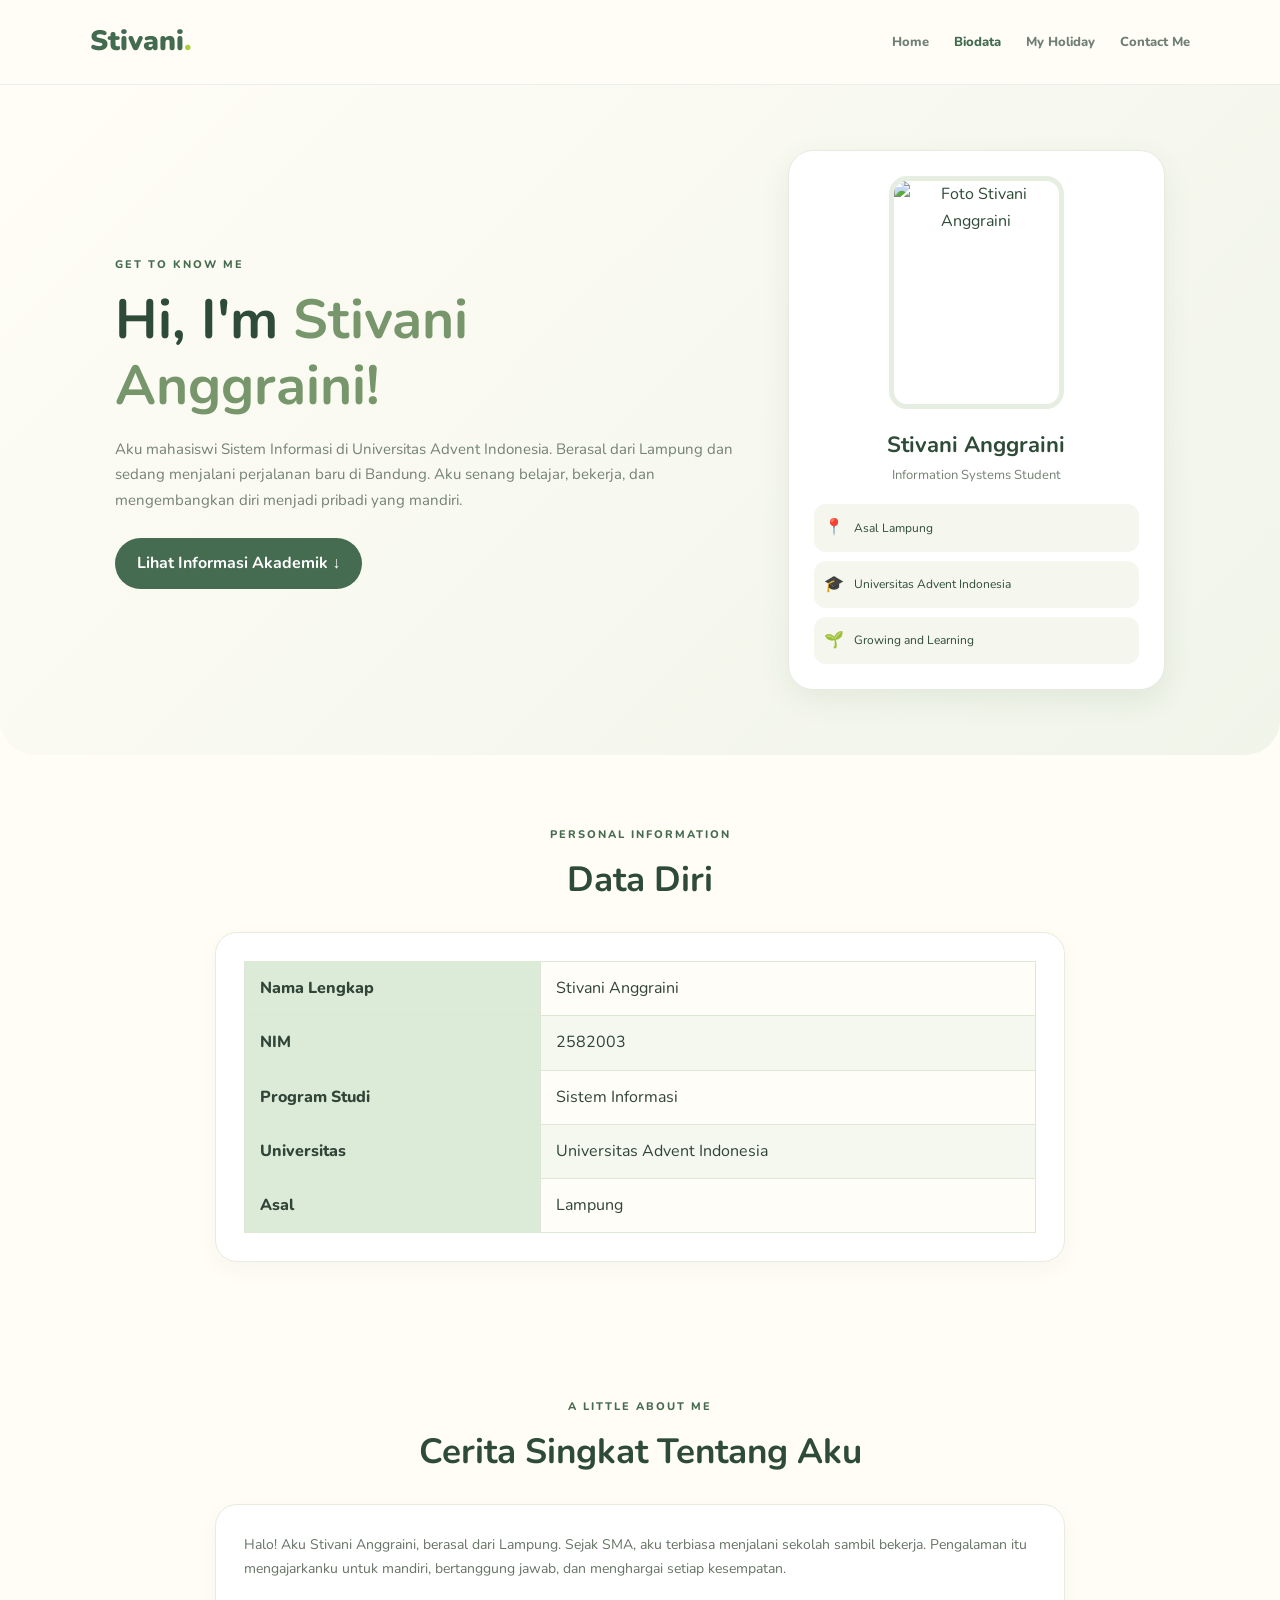
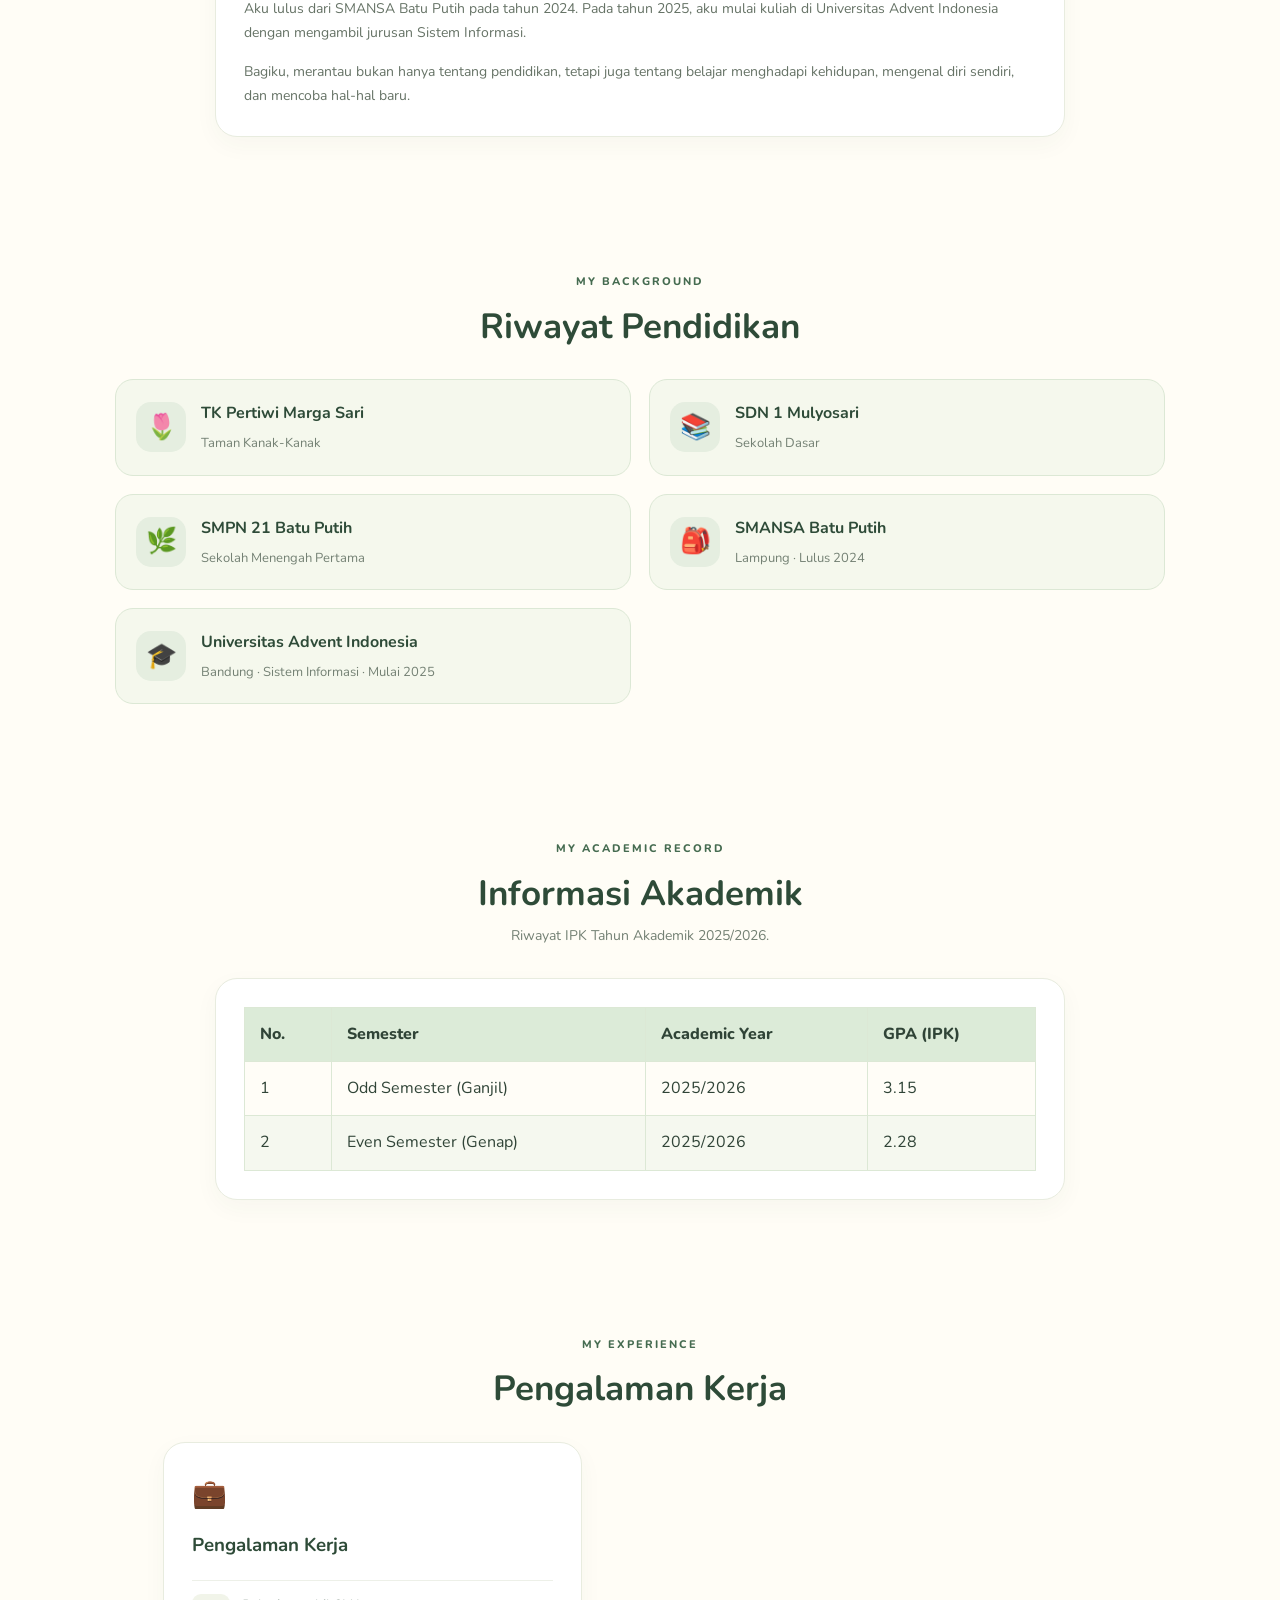
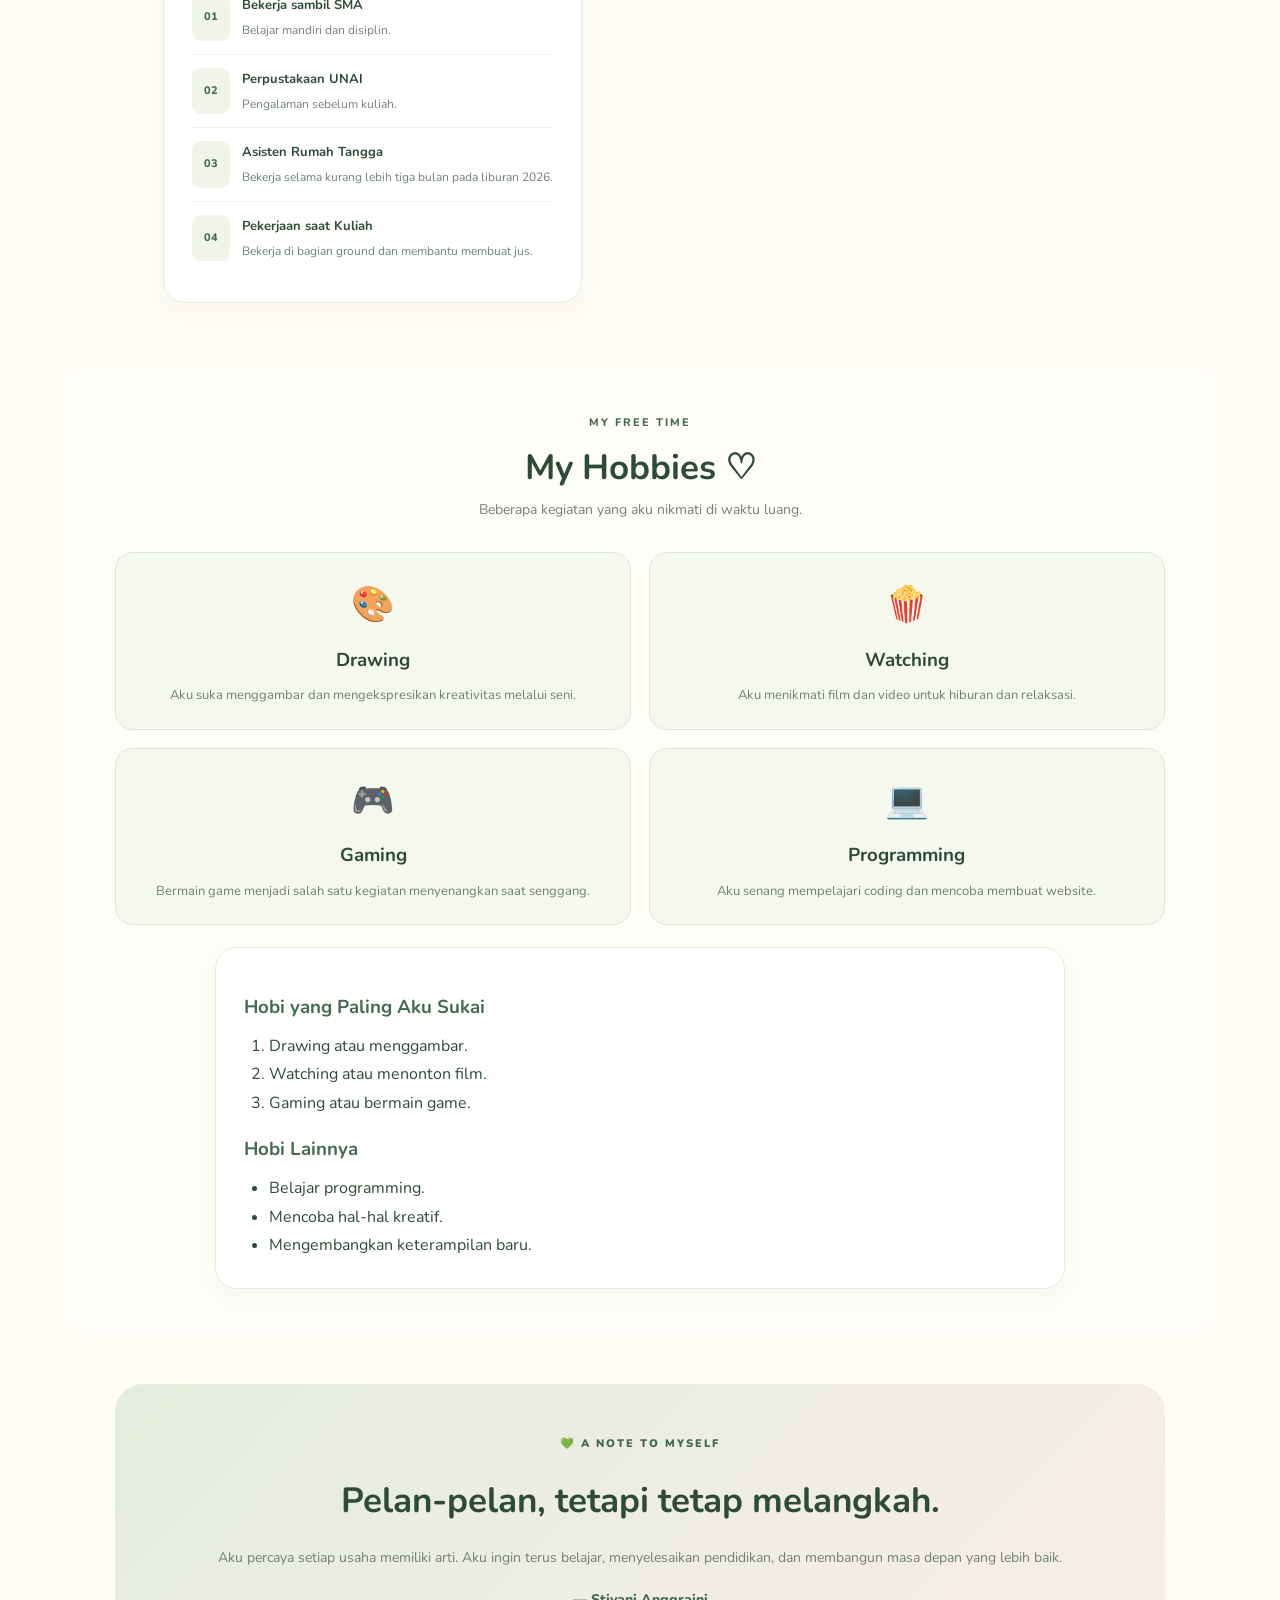
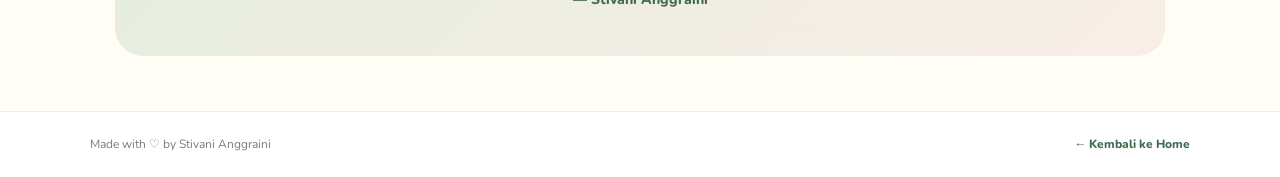
==== biodata.html @ 2654f356 "Add files via upload" ====
<!DOCTYPE html>
<html lang="id">
<head>
    <meta charset="UTF-8">
    <meta name="viewport" content="width=device-width, initial-scale=1.0">
    <title>Biodata | Stivani Anggraini</title>
    <link rel="stylesheet" href="style.css">
</head>

<body class="biodata-page">

    <header class="bio-header">
        <a href="index.html" class="bio-logo">Stivani<span>.</span></a>

        <nav class="bio-nav">
            <a href="index.html">Home</a>
            <a href="biodata.html" class="active">Biodata</a>
            <a href="myholiday.html">My Holiday</a>
            <a href="contact.html">Contact Me</a>
        </nav>
    </header>

    <main>

        <!-- PROFIL -->
        <section class="bio-hero">
            <div class="bio-intro">
                <span class="bio-label">GET TO KNOW ME</span>
                <h1>Hi, I'm <span>Stivani Anggraini!</span></h1>

                <p>
                    Aku mahasiswi Sistem Informasi di Universitas
                    Advent Indonesia. Berasal dari Lampung dan
                    sedang menjalani perjalanan baru di Bandung.
                    Aku senang belajar, bekerja, dan mengembangkan
                    diri menjadi pribadi yang mandiri.
                </p>

                <a href="#academic" class="bio-button">
                    Lihat Informasi Akademik ↓
                </a>
            </div>

            <div class="bio-profile-card">
                <div class="bio-photo-frame">
                    <img
                        src="images/holiday7.jpeg"
                        alt="Foto Stivani Anggraini"
                        class="bio-photo"
                    >
                </div>

                <h2>Stivani Anggraini</h2>
                <p class="bio-role">Information Systems Student</p>

                <div class="bio-mini-info">
                    <div>
                        <span>📍</span>
                        <p>Asal Lampung</p>
                    </div>
                    <div>
                        <span>🎓</span>
                        <p>Universitas Advent Indonesia</p>
                    </div>
                    <div>
                        <span>🌱</span>
                        <p>Growing and Learning</p>
                    </div>
                </div>
            </div>
        </section>

        <!-- TABEL DATA DIRI -->
        <section class="bio-section">
            <div class="bio-section-heading">
                <span class="bio-label">PERSONAL INFORMATION</span>
                <h2>Data Diri</h2>
            </div>

            <div class="bio-about-card academic-table-wrapper">
                <table class="academic-table">
                    <tbody>
                        <tr>
                            <th>Nama Lengkap</th>
                            <td>Stivani Anggraini</td>
                        </tr>
                        <tr>
                            <th>NIM</th>
                            <td>2582003</td>
                        </tr>
                        <tr>
                            <th>Program Studi</th>
                            <td>Sistem Informasi</td>
                        </tr>
                        <tr>
                            <th>Universitas</th>
                            <td>Universitas Advent Indonesia</td>
                        </tr>
                        <tr>
                            <th>Asal</th>
                            <td>Lampung</td>
                        </tr>
                    </tbody>
                </table>
            </div>
        </section>

        <!-- TENTANG SAYA -->
        <section class="bio-section">
            <div class="bio-section-heading">
                <span class="bio-label">A LITTLE ABOUT ME</span>
                <h2>Cerita Singkat Tentang Aku</h2>
            </div>

            <div class="bio-about-card">
                <p>
                    Halo! Aku Stivani Anggraini, berasal dari Lampung.
                    Sejak SMA, aku terbiasa menjalani sekolah sambil
                    bekerja. Pengalaman itu mengajarkanku untuk
                    mandiri, bertanggung jawab, dan menghargai
                    setiap kesempatan.
                </p>

                <p>
                    Aku lulus dari SMANSA Batu Putih pada tahun 2024.
                    Pada tahun 2025, aku mulai kuliah di Universitas
                    Advent Indonesia dengan mengambil jurusan
                    Sistem Informasi.
                </p>

                <p>
                    Bagiku, merantau bukan hanya tentang pendidikan,
                    tetapi juga tentang belajar menghadapi kehidupan,
                    mengenal diri sendiri, dan mencoba hal-hal baru.
                </p>
            </div>
        </section>

        <!-- RIWAYAT PENDIDIKAN -->
        <section class="bio-section">
            <div class="bio-section-heading">
                <span class="bio-label">MY BACKGROUND</span>
                <h2>Riwayat Pendidikan</h2>
            </div>

            <div class="bio-education-list">
                <article class="bio-education-card">
                    <div class="bio-education-icon">🌷</div>
                    <div>
                        <h3>TK Pertiwi Marga Sari</h3>
                        <p>Taman Kanak-Kanak</p>
                    </div>
                </article>

                <article class="bio-education-card">
                    <div class="bio-education-icon">📚</div>
                    <div>
                        <h3>SDN 1 Mulyosari</h3>
                        <p>Sekolah Dasar</p>
                    </div>
                </article>

                <article class="bio-education-card">
                    <div class="bio-education-icon">🌿</div>
                    <div>
                        <h3>SMPN 21 Batu Putih</h3>
                        <p>Sekolah Menengah Pertama</p>
                    </div>
                </article>

                <article class="bio-education-card">
                    <div class="bio-education-icon">🎒</div>
                    <div>
                        <h3>SMANSA Batu Putih</h3>
                        <p>Lampung · Lulus 2024</p>
                    </div>
                </article>

                <article class="bio-education-card">
                    <div class="bio-education-icon">🎓</div>
                    <div>
                        <h3>Universitas Advent Indonesia</h3>
                        <p>Bandung · Sistem Informasi · Mulai 2025</p>
                    </div>
                </article>
            </div>
        </section>

        <!-- INFORMASI AKADEMIK / TABEL IPK -->
        <section class="bio-section" id="academic">
            <div class="bio-section-heading">
                <span class="bio-label">MY ACADEMIC RECORD</span>
                <h2>Informasi Akademik</h2>
                <p>Riwayat IPK Tahun Akademik 2025/2026.</p>
            </div>

            <div class="bio-about-card academic-table-wrapper">
                <table class="academic-table">
                    <thead>
                        <tr>
                            <th>No.</th>
                            <th>Semester</th>
                            <th>Academic Year</th>
                            <th>GPA (IPK)</th>
                        </tr>
                    </thead>

                    <tbody>
                        <tr>
                            <td>1</td>
                            <td>Odd Semester (Ganjil)</td>
                            <td>2025/2026</td>
                            <td>3.15</td>
                        </tr>
                        <tr>
                            <td>2</td>
                            <td>Even Semester (Genap)</td>
                            <td>2025/2026</td>
                            <td>2.28</td>
                        </tr>
                    </tbody>
                </table>
            </div>
        </section>

        <!-- PENGALAMAN KERJA -->
        <section class="bio-section">
            <div class="bio-section-heading">
                <span class="bio-label">MY EXPERIENCE</span>
                <h2>Pengalaman Kerja</h2>
            </div>

            <div class="bio-grid">
                <article class="bio-detail-card">
                    <div class="bio-card-icon">💼</div>
                    <h3>Pengalaman Kerja</h3>

                    <div class="bio-detail-item">
                        <span>01</span>
                        <p>
                            <strong>Bekerja sambil SMA</strong>
                            <small>Belajar mandiri dan disiplin.</small>
                        </p>
                    </div>

                    <div class="bio-detail-item">
                        <span>02</span>
                        <p>
                            <strong>Perpustakaan UNAI</strong>
                            <small>Pengalaman sebelum kuliah.</small>
                        </p>
                    </div>

                    <div class="bio-detail-item">
                        <span>03</span>
                        <p>
                            <strong>Asisten Rumah Tangga</strong>
                            <small>Bekerja selama kurang lebih tiga bulan pada liburan 2026.</small>
                        </p>
                    </div>

                    <div class="bio-detail-item">
                        <span>04</span>
                        <p>
                            <strong>Pekerjaan saat Kuliah</strong>
                            <small>Bekerja di bagian ground dan membantu membuat jus.</small>
                        </p>
                    </div>
                </article>
            </div>
        </section>

        <!-- HOBI -->
        <section class="bio-section bio-hobbies">
            <div class="bio-section-heading">
                <span class="bio-label">MY FREE TIME</span>
                <h2>My Hobbies ♡</h2>
                <p>Beberapa kegiatan yang aku nikmati di waktu luang.</p>
            </div>

            <div class="bio-hobbies-list">
                <article class="bio-hobby-card">
                    <div class="bio-hobby-icon">🎨</div>
                    <h3>Drawing</h3>
                    <p>Aku suka menggambar dan mengekspresikan kreativitas melalui seni.</p>
                </article>

                <article class="bio-hobby-card">
                    <div class="bio-hobby-icon">🍿</div>
                    <h3>Watching</h3>
                    <p>Aku menikmati film dan video untuk hiburan dan relaksasi.</p>
                </article>

                <article class="bio-hobby-card">
                    <div class="bio-hobby-icon">🎮</div>
                    <h3>Gaming</h3>
                    <p>Bermain game menjadi salah satu kegiatan menyenangkan saat senggang.</p>
                </article>

                <article class="bio-hobby-card">
                    <div class="bio-hobby-icon">💻</div>
                    <h3>Programming</h3>
                    <p>Aku senang mempelajari coding dan mencoba membuat website.</p>
                </article>
            </div>

            <div class="bio-about-card hobby-lists">
                <h3>Hobi yang Paling Aku Sukai</h3>
                <ol>
                    <li>Drawing atau menggambar.</li>
                    <li>Watching atau menonton film.</li>
                    <li>Gaming atau bermain game.</li>
                </ol>

                <h3>Hobi Lainnya</h3>
                <ul>
                    <li>Belajar programming.</li>
                    <li>Mencoba hal-hal kreatif.</li>
                    <li>Mengembangkan keterampilan baru.</li>
                </ul>
            </div>
        </section>

        <!-- MOTIVASI -->
        <section class="bio-motivation">
            <span>💚 A NOTE TO MYSELF</span>
            <h2>Pelan-pelan, tetapi tetap melangkah.</h2>
            <p>
                Aku percaya setiap usaha memiliki arti.
                Aku ingin terus belajar, menyelesaikan pendidikan,
                dan membangun masa depan yang lebih baik.
            </p>
            <p class="bio-signature">— Stivani Anggraini</p>
        </section>

    </main>

    <footer class="bio-footer">
        <p>Made with ♡ by Stivani Anggraini</p>
        <a href="index.html">← Kembali ke Home</a>
    </footer>

</body>
</html>
---- style.css ----
/* =====================================
   STIVANI PERSONAL WEBSITE
   Pastel Green • Cream • Kawaii Dino
===================================== */

@import url('https://fonts.googleapis.com/css2?family=Nunito:wght@400;500;600;700;800;900&display=swap');

:root {
    --green: #426b50;
    --dark: #294c38;
    --lime: #a8cf38;
    --sage: #b8d995;
    --mint: #edf4eb;
    --cream: #fffdf6;
    --pink: #f5a5a4;
    --text: #304437;
    --muted: #718074;
    --border: #dce8d5;
    --shadow: 0 10px 30px rgba(41,76,56,.08);
}

* {
    box-sizing: border-box;
    margin: 0;
    padding: 0;
}

html {
    scroll-behavior: smooth;
}

body {
    font-family: 'Nunito', sans-serif;
    color: var(--text);
    background: var(--cream);
    line-height: 1.7;
    overflow-x: hidden;
}

a {
    color: inherit;
    text-decoration: none;
}

img {
    max-width: 100%;
}

/* HEADER & NAVIGATION */

.header,
.bio-header {
    display: flex;
    align-items: center;
    justify-content: space-between;
    gap: 20px;
    padding: 18px 7%;
    background: rgba(255,253,246,.96);
    border-bottom: 1px solid #edf0e8;
}

.logo,
.bio-logo {
    color: var(--green);
    font-size: 28px;
    font-weight: 900;
}

.logo span,
.bio-logo span {
    color: var(--lime);
}

.navbar,
.bio-nav {
    display: flex;
    flex-wrap: wrap;
    justify-content: center;
    gap: 12px 25px;
}

.navbar a,
.bio-nav a {
    color: var(--muted);
    font-size: 13px;
    font-weight: 800;
    transition: .2s;
}

.navbar a:hover,
.navbar a.active,
.bio-nav a:hover,
.bio-nav a.active {
    color: var(--green);
}

.header-contact {
    padding: 9px 18px;
    border: 1px solid var(--green);
    border-radius: 30px;
    font-size: 13px;
    font-weight: 800;
}

/* HOME HERO */

.hero {
    display: grid;
    grid-template-columns: .9fr 1.1fr;
    align-items: center;
    gap: 25px;
    min-height: 520px;
    padding: 55px 7.5%;
    overflow: hidden;
    background: linear-gradient(120deg,#f7f9ef,#eaf1e5);
    border-radius: 0 0 30px 30px;
}

.hero-content {
    max-width: 600px;
    position: relative;
    z-index: 2;
}

.availability,
.eyebrow {
    color: var(--green);
    font-size: 12px;
    font-weight: 900;
    letter-spacing: 2px;
}

.availability {
    display: inline-flex;
    gap: 9px;
    margin-bottom: 18px;
    padding: 7px 13px;
    background: #edf3d9;
    border-radius: 25px;
    letter-spacing: 1px;
}

.pulse {
    width: 9px;
    height: 9px;
    background: #8eb94e;
    border-radius: 50%;
}

.hero h1 {
    margin: 10px 0 18px;
    color: var(--dark);
    font-size: clamp(38px,5vw,65px);
    font-weight: 900;
    line-height: 1.1;
    letter-spacing: -1.5px;
}

.name-highlight,
.lime-dot {
    color: var(--lime);
}

.name-highlight {
    display: block;
}

.description,
.hero p {
    color: var(--muted);
    font-size: 14px;
    line-height: 1.8;
}

.description {
    max-width: 400px;
    margin-bottom: 23px;
}

.description strong {
    color: var(--green);
}

.hero-actions {
    display: flex;
    flex-wrap: wrap;
    gap: 12px;
}

.btn-primary,
.btn-text,
.hero a,
.hero button {
    display: inline-block;
    padding: 12px 20px;
    border-radius: 30px;
    font-size: 12px;
    font-weight: 900;
    transition: .25s;
}

.btn-primary,
.hero a,
.hero button {
    background: var(--green);
    color: white;
}

.btn-text {
    color: var(--green);
    border: 1px solid var(--border);
}

.btn-primary:hover,
.btn-text:hover {
    transform: translateY(-3px);
}

.hero-bottom {
    display: flex;
    align-items: center;
    gap: 13px;
    margin-top: 25px;
}

.mini-avatar {
    display: grid;
    place-items: center;
    width: 48px;
    height: 48px;
    background: #c7e078;
    border-radius: 50%;
    font-weight: 900;
}

.hero-bottom strong {
    font-size: 13px;
}

.hero-bottom p {
    font-size: 11px;
}

/* HOME ILLUSTRATION */

.hero-art {
    position: relative;
    min-width: 0;
    min-height: 435px;
}

.art-background {
    position: absolute;
    inset: 15px 0;
    background: #eaf0d5;
    border-radius: 35%;
    transform: rotate(-2deg);
}

.art-label {
    position: absolute;
    top: 5px;
    left: 10px;
    right: 10px;
    display: flex;
    justify-content: space-between;
    color: var(--green);
    font-size: 10px;
    font-weight: 900;
}

.portrait-card {
    position: absolute;
    top: 30px;
    right: 12px;
    z-index: 2;
    width: 225px;
    min-height: 300px;
    padding: 18px;
    background: white;
    border: 1px solid #eee8d9;
    border-radius: 15px;
    box-shadow: var(--shadow);
    transform: rotate(2deg);
}

.portrait-top,
.portrait-bottom {
    display: flex;
    justify-content: space-between;
    gap: 8px;
    padding: 10px 0;
    color: var(--green);
    font-size: 10px;
    font-weight: 900;
}

.portrait-top {
    border-bottom: 1px solid var(--border);
}

.portrait-bottom {
    justify-content: center;
    border-top: 1px solid var(--border);
}

.portrait-placeholder {
    padding: 15px 5px;
    text-align: center;
}

.portrait-circle {
    display: grid;
    place-items: center;
    width: 110px;
    height: 110px;
    margin: 0 auto 12px;
    background: var(--mint);
    border: 7px solid #f6f8ee;
    border-radius: 50%;
}

.portrait-circle span {
    display: grid;
    place-items: center;
    width: 72px;
    height: 72px;
    background: var(--sage);
    border: 2px solid #7fa96b;
    border-radius: 50%;
    font-size: 25px;
}

.portrait-title {
    font-size: 13px;
    font-weight: 900;
}

.portrait-subtitle {
    color: var(--muted);
    font-size: 11px;
}

.dino-scene {
    position: absolute;
    z-index: 5;
    left: -5px;
    bottom: 12px;
    width: 330px;
    max-width: 74%;
    animation: dinoFloat 4s ease-in-out infinite;
}

.big-dino {
    display: block;
    width: 100%;
    height: auto;
}

.dino-star {
    position: absolute;
    color: #7ea95b;
    font-size: 32px;
    animation: starFloat 3s ease-in-out infinite;
}

.star-one {
    top: 17%;
    left: 0;
}

.star-two {
    top: 32%;
    right: 0;
    font-size: 40px;
}

.star-three {
    top: 5%;
    right: 15%;
    color: #d4b957;
}

.floating-sticker {
    position: absolute;
    z-index: 8;
    display: grid;
    place-items: center;
    color: white;
    background: #729f4e;
    border: 4px solid white;
    border-radius: 45%;
    box-shadow: var(--shadow);
    font-weight: 900;
    text-align: center;
}

.sticker-two {
    top: 110px;
    right: -5px;
    width: 90px;
    height: 70px;
    font-size: 11px;
}

.dino-caption,
.art-caption {
    position: absolute;
    right: 5px;
    bottom: 5px;
    z-index: 7;
    padding: 8px 13px;
    color: var(--green);
    background: white;
    border: 1px solid var(--border);
    border-radius: 25px;
    font-size: 10px;
    font-weight: 900;
}

.art-caption {
    transform: translateY(20px) rotate(-3deg);
}

/* INTRO & FEATURE CARDS */

.intro {
    position: relative;
    display: grid;
    grid-template-columns: 1.2fr .8fr;
    gap: 25px;
    padding: 40px 7.5%;
    background: #fffefa;
}

.section-heading h2 {
    color: var(--dark);
    font-size: clamp(25px,3vw,37px);
    line-height: 1.3;
}

.section-heading h2 span {
    color: var(--lime);
}

.intro-text {
    max-width: 400px;
    color: var(--muted);
    font-size: 13px;
}

.resting-dino {
    position: absolute;
    top: 25px;
    right: 10%;
    width: 240px;
    height: 140px;
}

.resting-dino > span {
    position: absolute;
    top: 45px;
    color: #78a65e;
    font-size: 35px;
}

.resting-dino-body {
    position: absolute;
    bottom: 9px;
    left: 20px;
    width: 170px;
    height: 67px;
    background: var(--sage);
    border: 3px solid #47734b;
    border-radius: 50%;
}

.resting-dino-head {
    position: absolute;
    top: -29px;
    left: 15px;
    width: 76px;
    height: 69px;
    background: var(--sage);
    border: 3px solid #47734b;
    border-radius: 50%;
}

.resting-dino-head i {
    position: absolute;
    top: 27px;
    left: 20px;
    width: 6px;
    height: 9px;
    background: var(--dark);
    border-radius: 50%;
}

.resting-dino-head i:nth-child(2) {
    left: 48px;
}

.resting-dino-head b {
    position: absolute;
    bottom: 12px;
    left: 28px;
    width: 15px;
    height: 6px;
    border-bottom: 2px solid var(--dark);
    border-radius: 50%;
}

.resting-dino-head em {
    position: absolute;
    bottom: 8px;
    left: 6px;
    width: 17px;
    height: 10px;
    background: var(--pink);
    border-radius: 50%;
}

.resting-dino-spikes {
    position: absolute;
    top: -22px;
    right: 15px;
    color: #649d58;
    font-size: 24px;
}

.resting-dino-tail {
    position: absolute;
    right: -26px;
    bottom: 12px;
    width: 46px;
    height: 25px;
    background: #acd184;
    border: 3px solid #47734b;
    border-left: 0;
    border-radius: 0 80% 80% 0;
}

.resting-message {
    position: absolute;
    top: 3px;
    right: 0;
    padding: 9px 13px;
    color: #5d8a4c;
    background: white;
    border: 2px solid #93b77b;
    border-radius: 45%;
    font-size: 11px;
    font-weight: 900;
    text-align: center;
}

.cards {
    display: grid;
    grid-template-columns: repeat(3,minmax(0,1fr));
    gap: 20px;
    padding: 20px 7.5% 40px;
    background: #fffefa;
}

.info-card {
    display: flex;
    flex-direction: column;
    align-items: center;
    min-height: 240px;
    padding: 20px;
    border-radius: 18px;
    text-align: center;
    transition: .25s;
}

.info-card:hover {
    transform: translateY(-5px);
    box-shadow: var(--shadow);
}

.card-green { background: #f0f5e9; }
.card-cream { background: #fff5e9; }
.card-mint { background: #eef6f0; }

.card-top {
    display: flex;
    justify-content: space-between;
    width: 100%;
    color: var(--green);
    font-size: 10px;
    font-weight: 900;
}

.card-arrow {
    font-size: 20px;
}

.card-icon {
    margin: 10px 0;
    font-size: 40px;
}

.info-card h3 {
    font-size: 19px;
}

.info-card p {
    margin: 5px 0 12px;
    color: var(--muted);
    font-size: 12px;
}

.card-link {
    margin-top: auto;
    color: var(--green);
    font-size: 11px;
    font-weight: 900;
}

/* BIODATA PAGE */

.biodata-page {
    --bio-green: #456b50;
    --bio-dark: #2e4b38;
    --bio-light: #e5eee0;
    --bio-cream: #fffdf6;
    --bio-muted: #748174;
    background: var(--bio-cream);
    color: var(--bio-dark);
    font-family: 'Nunito', sans-serif;
}

.biodata-page .bio-hero {
    display: grid;
    grid-template-columns: 1.25fr .75fr;
    align-items: center;
    gap: 45px;
    padding: 65px 9%;
    background: linear-gradient(135deg,#fffdf6,#f0f4e9);
    border-radius: 0 0 35px 35px;
}

.bio-intro {
    max-width: 620px;
}

.bio-label {
    display: inline-block;
    margin-bottom: 12px;
    color: var(--bio-green);
    font-size: 11px;
    font-weight: 800;
    letter-spacing: 2px;
}

.bio-intro h1 {
    margin-bottom: 18px;
    font-size: clamp(34px,4.5vw,55px);
    line-height: 1.2;
}

.bio-intro h1 span {
    color: #78966b;
}

.bio-intro > p {
    margin-bottom: 25px;
    color: var(--bio-muted);
    font-size: 15px;
}

.bio-button {
    display: inline-block;
    padding: 12px 22px;
    color: white;
    background: var(--bio-green);
    border-radius: 30px;
    font-weight: 700;
}

.bio-profile-card {
    padding: 25px;
    background: white;
    border: 1px solid #e6eadf;
    border-radius: 25px;
    box-shadow: var(--shadow);
    text-align: center;
}

.bio-photo-frame {
    width: 175px;
    aspect-ratio: 3 / 4;
    margin: 0 auto 18px;
    overflow: hidden;
    border: 5px solid var(--bio-light);
    border-radius: 18px;
}

.bio-photo {
    width: 100%;
    height: 100%;
    object-fit: cover;
}

.bio-profile-card h2 {
    font-size: 22px;
}

.bio-role {
    margin-bottom: 18px;
    color: var(--bio-muted);
    font-size: 13px;
}

.bio-mini-info {
    display: grid;
    gap: 9px;
    text-align: left;
}

.bio-mini-info div {
    display: flex;
    align-items: center;
    gap: 10px;
    padding: 10px;
    background: #f5f6ee;
    border-radius: 12px;
}

.bio-mini-info p {
    font-size: 12px;
}

.bio-section {
    padding: 65px 9%;
}

.bio-section-heading {
    max-width: 650px;
    margin: 0 auto 30px;
    text-align: center;
}

.bio-section-heading h2 {
    margin-bottom: 8px;
    font-size: clamp(25px,3.5vw,35px);
    line-height: 1.3;
}

.bio-section-heading p {
    color: var(--bio-muted);
    font-size: 14px;
}

.bio-about-card,
.bio-detail-card,
.bio-timeline-card {
    max-width: 850px;
    margin: 0 auto;
    padding: 28px;
    background: white;
    border: 1px solid #e8ecdf;
    border-radius: 22px;
    box-shadow: 0 8px 25px rgba(46,75,56,.04);
}

.bio-about-card p {
    margin-bottom: 16px;
    color: #667366;
    font-size: 14px;
}

.bio-about-card p:last-child {
    margin-bottom: 0;
}

/* EDUCATION */

.bio-education-list {
    display: grid;
    grid-template-columns: repeat(2,minmax(0,1fr));
    gap: 18px;
}

.bio-education-card {
    display: flex;
    align-items: center;
    gap: 15px;
    padding: 20px;
    background: #f5f8ed;
    border: 1px solid var(--border);
    border-radius: 18px;
    transition: .25s;
}

.bio-education-card:hover {
    transform: translateY(-4px);
    box-shadow: var(--shadow);
}

.bio-education-icon {
    display: grid;
    place-items: center;
    flex-shrink: 0;
    width: 50px;
    height: 50px;
    background: var(--bio-light);
    border-radius: 15px;
    font-size: 25px;
}

.bio-education-card h3 {
    margin-bottom: 5px;
    font-size: 16px;
}

.bio-education-card p {
    color: var(--bio-muted);
    font-size: 13px;
}

/* EXPERIENCE */

.bio-grid {
    display: grid;
    grid-template-columns: repeat(2,minmax(0,1fr));
    gap: 20px;
}

.bio-detail-card h3 {
    margin-bottom: 18px;
}

.bio-card-icon {
    margin-bottom: 12px;
    font-size: 28px;
}

.bio-detail-item {
    display: grid;
    grid-template-columns: 38px 1fr;
    gap: 12px;
    padding: 13px 0;
    border-top: 1px solid #edf0e8;
}

.bio-detail-item > span {
    display: grid;
    place-items: center;
    min-height: 32px;
    background: #f1f4e9;
    border-radius: 9px;
    color: var(--green);
    font-size: 11px;
    font-weight: 800;
}

.bio-detail-item p {
    font-size: 13px;
}

.bio-detail-item strong,
.bio-detail-item small {
    display: block;
}

.bio-detail-item small {
    margin-top: 4px;
    color: var(--muted);
    font-size: 12px;
}

/* HOBBIES */

.bio-hobbies {
    margin: 0 5%;
    padding: 40px 4%;
    background: #fffdf7;
    border-radius: 25px;
}

.bio-hobbies-list {
    display: grid;
    grid-template-columns: repeat(2,minmax(0,1fr));
    gap: 18px;
}

.bio-hobby-card {
    padding: 22px;
    background: #f5f8ed;
    border: 1px solid var(--border);
    border-radius: 18px;
    text-align: center;
    transition: .25s;
}

.bio-hobby-card:hover {
    transform: translateY(-4px);
    box-shadow: var(--shadow);
}

.bio-hobby-icon {
    margin-bottom: 10px;
    font-size: 35px;
}

.bio-hobby-card h3 {
    margin-bottom: 8px;
}

.bio-hobby-card p {
    color: var(--muted);
    font-size: 13px;
}

.hobby-lists {
    margin-top: 22px;
    line-height: 1.8;
}

.hobby-lists h3 {
    margin: 15px 0 7px;
    color: var(--green);
}

.hobby-lists ol,
.hobby-lists ul {
    padding-left: 25px;
}

/* MOTIVATION & FOOTER */

.bio-motivation {
    margin: 55px 9%;
    padding: 45px 8%;
    background: linear-gradient(135deg,#e4eddd,#f8eee7);
    border-radius: 28px;
    text-align: center;
}

.bio-motivation > span {
    color: var(--green);
    font-size: 11px;
    font-weight: 900;
    letter-spacing: 2px;
}

.bio-motivation h2 {
    margin: 15px 0;
    font-size: clamp(24px,3.5vw,35px);
}

.bio-motivation p {
    color: var(--muted);
    font-size: 14px;
}

.bio-motivation .bio-signature {
    margin-top: 18px;
    color: var(--green);
    font-weight: 800;
}

.footer,
.bio-footer {
    display: flex;
    align-items: center;
    justify-content: space-between;
    gap: 15px;
    padding: 22px 7%;
    background: white;
    border-top: 1px solid #eef0e8;
    color: var(--muted);
    font-size: 12px;
}

.bio-footer a,
.footer-link {
    color: var(--green);
    font-weight: 800;
}

/* CONTACT PAGE */

.contact-page {
    width: 100%;
    max-width: 1100px;
    margin: auto;
    padding: 35px 24px;
    color: var(--green);
}

.contact-heading {
    margin-bottom: 30px;
    text-align: center;
}

.contact-heading h1 {
    font-size: clamp(28px,4vw,42px);
}

.contact-heading p,
.contact-info > p,
.contact-form-box > p {
    color: var(--muted);
    font-size: 14px;
}

.contact-layout {
    display: grid;
    grid-template-columns: .9fr 1.1fr;
    align-items: start;
    gap: 25px;
}

.contact-info,
.contact-form-box {
    min-width: 0;
    padding: 25px;
    background: #fffdf7;
    border: 1px solid var(--border);
    border-radius: 22px;
    box-shadow: var(--shadow);
}

.contact-info h2,
.contact-form-box h2 {
    margin-bottom: 12px;
    font-size: 22px;
}

.contact-link {
    display: flex;
    flex-direction: column;
    gap: 5px;
    margin-top: 12px;
    padding: 14px;
    background: #f5f8ed;
    border: 1px solid var(--border);
    border-radius: 14px;
    overflow-wrap: anywhere;
    font-weight: 700;
    transition: .25s;
}

.contact-link span {
    color: var(--muted);
    font-size: 13px;
    font-weight: 400;
}

.contact-link:hover {
    background: #e3edda;
    transform: translateY(-2px);
}

.contact-form-box form {
    display: flex;
    flex-direction: column;
    gap: 10px;
}

.contact-form-box label {
    margin-top: 6px;
    font-size: 14px;
    font-weight: 700;
}

.contact-form-box input,
.contact-form-box textarea {
    width: 100%;
    padding: 13px;
    border: 1px solid var(--border);
    border-radius: 12px;
    background: #f8faf4;
    color: var(--text);
    font: inherit;
    font-size: 14px;
}

.contact-form-box textarea {
    min-height: 120px;
    resize: vertical;
}

.contact-form-box button {
    margin-top: 10px;
    padding: 13px;
    border: 0;
    border-radius: 13px;
    background: #718b60;
    color: white;
    font: inherit;
    font-weight: 800;
    cursor: pointer;
}

.contact-footer {
    padding: 20px;
    color: var(--muted);
    font-size: 13px;
    text-align: center;
}

/* ACADEMIC TABLE */

.academic-table-wrapper {
    width: 100%;
    overflow-x: auto;
}

.academic-table {
    width: 100%;
    border-collapse: collapse;
    background: #fffdf7;
}

.academic-table th,
.academic-table td {
    padding: 13px 15px;
    border: 1px solid var(--border);
    text-align: left;
    color: var(--text);
}

.academic-table th {
    background: #dcebd8;
    font-weight: 800;
}

.academic-table tbody tr:nth-child(even) {
    background: #f5f8ef;
}

.academic-table tbody tr:hover {
    background: #edf4e8;
}

/* CORNER DINOSAUR */

.dino-mascot {
    position: fixed;
    right: 20px;
    bottom: 15px;
    z-index: 999;
    display: flex;
    align-items: flex-end;
    gap: 8px;
    animation: entrance .8s ease both;
}

.dino-character {
    display: grid;
    place-items: center;
    width: 65px;
    height: 65px;
    background: var(--mint);
    border: 2px solid var(--border);
    border-radius: 50%;
    box-shadow: var(--shadow);
    font-size: 45px;
    cursor: pointer;
    animation: bounce 2.5s ease-in-out infinite;
}

.dino-message {
    margin-bottom: 30px;
    padding: 10px 13px;
    background: white;
    border: 1px solid var(--border);
    border-radius: 15px 15px 3px 15px;
    box-shadow: var(--shadow);
    animation: float 3s ease-in-out infinite;
}

.dino-message span {
    color: var(--green);
    font-size: 11px;
    font-weight: 900;
}

.dino-message p {
    color: var(--muted);
    font-size: 10px;
}

/* ANIMATIONS */

@keyframes dinoFloat {
    0%,100% { transform: translateY(0) rotate(-1deg); }
    50% { transform: translateY(-8px) rotate(1deg); }
}

@keyframes starFloat {
    0%,100% { transform: translateY(0) rotate(0); }
    50% { transform: translateY(-8px) rotate(12deg); }
}

@keyframes bounce {
    0%,100% { transform: translateY(0); }
    50% { transform: translateY(-7px); }
}

@keyframes float {
    0%,100% { transform: translateY(0); }
    50% { transform: translateY(-4px); }
}

@keyframes entrance {
    from { opacity: 0; transform: translateY(15px); }
    to { opacity: 1; transform: translateY(0); }
}

/* RESPONSIVE TABLET */

@media (max-width: 1000px) {
    .header,
    .bio-header {
        padding-right: 4%;
        padding-left: 4%;
    }

    .hero,
    .intro,
    .cards {
        padding-right: 5%;
        padding-left: 5%;
    }

    .dino-scene {
        width: 300px;
    }
}

/* RESPONSIVE MOBILE */

@media (max-width: 700px) {
    .header,
    .bio-header {
        flex-direction: column;
        padding: 16px 5%;
    }

    .navbar,
    .bio-nav {
        width: 100%;
        gap: 10px 15px;
    }

    .navbar a,
    .bio-nav a {
        font-size: 11px;
    }

    .hero,
    .biodata-page .bio-hero {
        grid-template-columns: minmax(0,1fr);
        gap: 25px;
        padding: 38px 6%;
    }

    .hero-content,
    .bio-intro {
        width: 100%;
        max-width: 100%;
        text-align: center;
    }

    .hero h1 {
        font-size: clamp(32px,9vw,48px);
    }

    .hero p {
        margin-right: auto;
        margin-left: auto;
    }

    .hero-actions {
        justify-content: center;
    }

    .hero-art {
        min-height: 380px;
    }

    .portrait-card {
        right: 0;
        width: 180px;
    }

    .dino-scene {
        left: 0;
        bottom: 15px;
        width: 280px;
        max-width: 75%;
    }

    .sticker-two {
        right: 0;
        width: 75px;
        height: 60px;
        font-size: 10px;
    }

    .intro {
        grid-template-columns: 1fr;
        padding: 30px 6% 150px;
    }

    .resting-dino {
        right: 5%;
        transform: scale(.8);
        transform-origin: bottom right;
    }

    .cards,
    .bio-education-list,
    .bio-hobbies-list,
    .bio-grid,
    .contact-layout {
        grid-template-columns: minmax(0,1fr);
    }

    .cards {
        padding: 15px 6% 35px;
    }

    .bio-section {
        padding: 45px 6%;
    }

    .bio-profile-card {
        width: 100%;
        max-width: 390px;
        margin: auto;
    }

    .bio-photo-frame {
        width: 160px;
    }

    .bio-about-card,
    .bio-detail-card,
    .contact-info,
    .contact-form-box {
        padding: 22px 18px;
    }

    .bio-hobbies {
        margin: 0 5%;
        padding: 25px 5%;
    }

    .bio-motivation {
        margin: 35px 5%;
        padding: 30px 6%;
    }

    .contact-page {
        padding: 25px 16px;
    }

    .footer,
    .bio-footer {
        flex-wrap: wrap;
        justify-content: center;
        padding: 22px 6% 75px;
        text-align: center;
    }

    .dino-mascot {
        right: 10px;
        bottom: 9px;
    }

    .dino-character {
        width: 54px;
        height: 54px;
        font-size: 38px;
    }
}

/* SMALL MOBILE */

@media (max-width: 380px) {
    .navbar,
    .bio-nav {
        gap: 7px 11px;
    }

    .navbar a,
    .bio-nav a {
        font-size: 10px;
    }

    .hero-art {
        min-height: 340px;
    }

    .portrait-card {
        width: 160px;
        padding: 12px;
    }

    .dino-scene {
        width: 76%;
    }

    .bio-profile-card {
        padding: 18px;
    }

    .bio-about-card,
    .bio-detail-card {
        padding: 18px;
    }
}

/* ACCESSIBILITY */

@media (prefers-reduced-motion: reduce) {
    *,
    *::before,
    *::after {
        scroll-behavior: auto !important;
        animation: none !important;
        transition: none !important;
    }
}
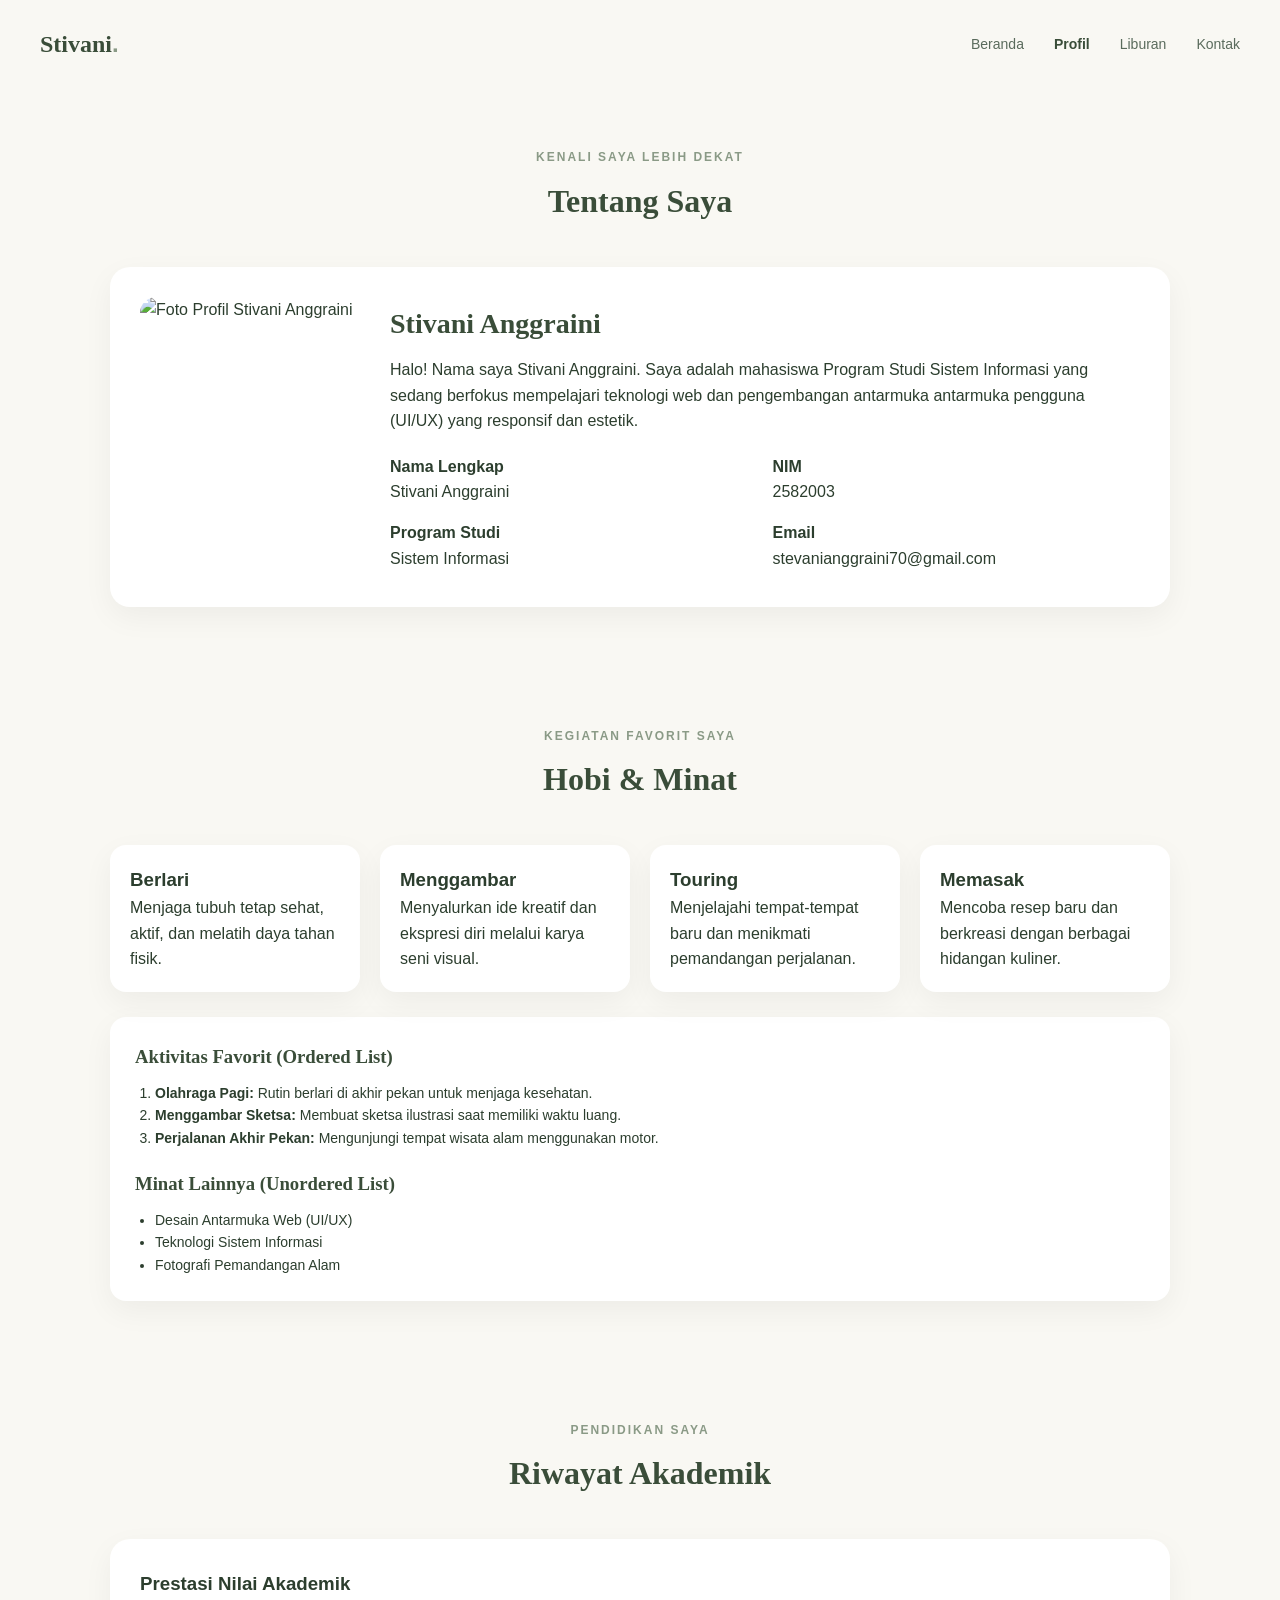
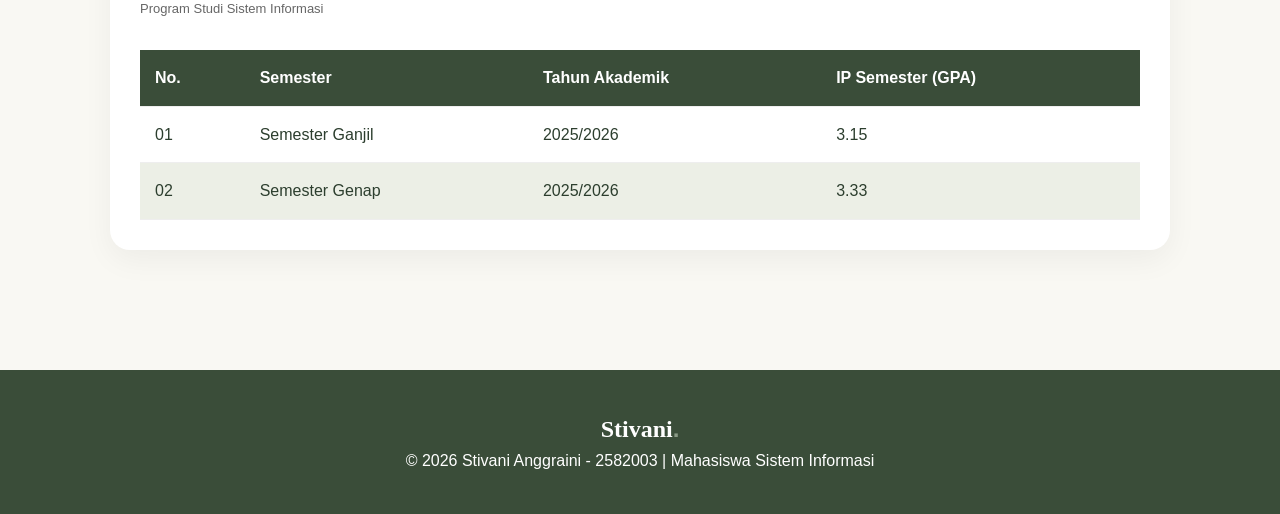
==== commit 9af32e7b: "Add files via upload" ====
--- a/biodata.html
+++ b/biodata.html
@@ -1,345 +1,131 @@
-
 <!DOCTYPE html>
 <html lang="id">
 <head>
     <meta charset="UTF-8">
     <meta name="viewport" content="width=device-width, initial-scale=1.0">
-    <title>Biodata | Stivani Anggraini</title>
+    <title>Profil & Biodata | Stivani Anggraini</title>
     <link rel="stylesheet" href="style.css">
 </head>
-
 <body class="biodata-page">
-
     <header class="bio-header">
         <a href="index.html" class="bio-logo">Stivani<span>.</span></a>
-
         <nav class="bio-nav">
-            <a href="index.html">Home</a>
-            <a href="biodata.html" class="active">Biodata</a>
-            <a href="myholiday.html">My Holiday</a>
-            <a href="contact.html">Contact Me</a>
+            <a href="index.html">Beranda</a>
+            <a href="biodata.html" class="active">Profil</a>
+            <a href="myholiday.html">Liburan</a>
+            <a href="contact.html">Kontak</a>
         </nav>
     </header>
-
-    <main>
-
-        <!-- PROFIL -->
-        <section class="bio-hero">
-            <div class="bio-intro">
-                <span class="bio-label">GET TO KNOW ME</span>
-                <h1>Hi, I'm <span>Stivani Anggraini!</span></h1>
-
-                <p>
-                    Aku mahasiswi Sistem Informasi di Universitas
-                    Advent Indonesia. Berasal dari Lampung dan
-                    sedang menjalani perjalanan baru di Bandung.
-                    Aku senang belajar, bekerja, dan mengembangkan
-                    diri menjadi pribadi yang mandiri.
-                </p>
-
-                <a href="#academic" class="bio-button">
-                    Lihat Informasi Akademik ↓
-                </a>
+    <main class="container">
+    
+        <section class="section" id="profile">
+            <div class="section-title">
+                <p class="eyebrow">KENALI SAYA LEBIH DEKAT</p>
+                <h2>Tentang Saya</h2>
             </div>
-
-            <div class="bio-profile-card">
-                <div class="bio-photo-frame">
-                    <img
-                        src="images/holiday7.jpeg"
-                        alt="Foto Stivani Anggraini"
-                        class="bio-photo"
-                    >
-                </div>
-
-                <h2>Stivani Anggraini</h2>
-                <p class="bio-role">Information Systems Student</p>
-
-                <div class="bio-mini-info">
-                    <div>
-                        <span>📍</span>
-                        <p>Asal Lampung</p>
-                    </div>
-                    <div>
-                        <span>🎓</span>
-                        <p>Universitas Advent Indonesia</p>
-                    </div>
-                    <div>
-                        <span>🌱</span>
-                        <p>Growing and Learning</p>
+            
+            <div class="profile-card">
+                <img src="images/holiday6.jpeg" alt="Foto Profil Stivani Anggraini" class="profile-photo">
+                
+                <div class="profile-info">
+                    <h3>Stivani Anggraini</h3>
+                    <p>
+                        Halo! Nama saya Stivani Anggraini. Saya adalah mahasiswa Program Studi Sistem Informasi yang sedang berfokus mempelajari teknologi web dan pengembangan antarmuka antarmuka pengguna (UI/UX) yang responsif dan estetik.
+                    </p>
+                    
+                    <div class="details">
+                        <p><strong>Nama Lengkap</strong><br><span>Stivani Anggraini</span></p>
+                        <p><strong>NIM</strong><br><span>2582003</span></p>
+                        <p><strong>Program Studi</strong><br><span>Sistem Informasi</span></p>
+                        <p><strong>Email</strong><br><span><a href="mailto:stevanianggraini70@gmail.com">stevanianggraini70@gmail.com</a></span></p>
                     </div>
                 </div>
             </div>
         </section>
-
-        <!-- TABEL DATA DIRI -->
-        <section class="bio-section">
-            <div class="bio-section-heading">
-                <span class="bio-label">PERSONAL INFORMATION</span>
-                <h2>Data Diri</h2>
+        <section class="section" id="hobbies">
+            <div class="section-title">
+                <p class="eyebrow">KEGIATAN FAVORIT SAYA</p>
+                <h2>Hobi & Minat</h2>
             </div>
 
-            <div class="bio-about-card academic-table-wrapper">
-                <table class="academic-table">
-                    <tbody>
-                        <tr>
-                            <th>Nama Lengkap</th>
-                            <td>Stivani Anggraini</td>
-                        </tr>
-                        <tr>
-                            <th>NIM</th>
-                            <td>2582003</td>
-                        </tr>
-                        <tr>
-                            <th>Program Studi</th>
-                            <td>Sistem Informasi</td>
-                        </tr>
-                        <tr>
-                            <th>Universitas</th>
-                            <td>Universitas Advent Indonesia</td>
-                        </tr>
-                        <tr>
-                            <th>Asal</th>
-                            <td>Lampung</td>
-                        </tr>
-                    </tbody>
-                </table>
+            <div class="hobby-grid">
+                <div class="hobby-card">
+                    <h3> Berlari</h3>
+                    <p>Menjaga tubuh tetap sehat, aktif, dan melatih daya tahan fisik.</p>
+                </div>
+                <div class="hobby-card">
+                    <h3>Menggambar</h3>
+                    <p>Menyalurkan ide kreatif dan ekspresi diri melalui karya seni visual.</p>
+                </div>
+                <div class="hobby-card">
+                    <h3> Touring</h3>
+                    <p>Menjelajahi tempat-tempat baru dan menikmati pemandangan perjalanan.</p>
+                </div>
+                <div class="hobby-card">
+                    <h3> Memasak</h3>
+                    <p>Mencoba resep baru dan berkreasi dengan berbagai hidangan kuliner.</p>
+                </div>
+            </div>
+            <div style="background: var(--white); padding: 25px; border-radius: 16px; margin-top: 25px; box-shadow: var(--shadow);">
+                <h3 style="color: var(--dark-sage); font-family: 'Playfair Display', serif; margin-bottom: 10px;">Aktivitas Favorit (Ordered List)</h3>
+                <ol style="padding-left: 20px; margin-bottom: 20px; font-size: 14px;">
+                    <li><strong>Olahraga Pagi:</strong> Rutin berlari di akhir pekan untuk menjaga kesehatan.</li>
+                    <li><strong>Menggambar Sketsa:</strong> Membuat sketsa ilustrasi saat memiliki waktu luang.</li>
+                    <li><strong>Perjalanan Akhir Pekan:</strong> Mengunjungi tempat wisata alam menggunakan motor.</li>
+                </ol>
+
+                <h3 style="color: var(--dark-sage); font-family: 'Playfair Display', serif; margin-bottom: 10px;">Minat Lainnya (Unordered List)</h3>
+                <ul style="padding-left: 20px; font-size: 14px;">
+                    <li>Desain Antarmuka Web (UI/UX)</li>
+                    <li>Teknologi Sistem Informasi</li>
+                    <li>Fotografi Pemandangan Alam</li>
+                </ul>
+            </div>
+        </section>
+        <section class="section" id="academic">
+            <div class="section-title">
+                <p class="eyebrow">PENDIDIKAN SAYA</p>
+                <h2>Riwayat Akademik</h2>
+            </div>
+
+            <div class="academic-card">
+                <h3>Prestasi Nilai Akademik</h3>
+                <p style="font-size: 13px; color: #666; margin-bottom: 15px;">Program Studi Sistem Informasi</p>
+                
+                <div class="table-wrapper">
+                    <table>
+                        <thead>
+                            <tr>
+                                <th>No.</th>
+                                <th>Semester</th>
+                                <th>Tahun Akademik</th>
+                                <th>IP Semester (GPA)</th>
+                            </tr>
+                        </thead>
+                        <tbody>
+                            <tr>
+                                <td>01</td>
+                                <td>Semester Ganjil</td>
+                                <td>2025/2026</td>
+                                <td class="gpa">3.15</td>
+                            </tr>
+                            <tr>
+                                <td>02</td>
+                                <td>Semester Genap</td>
+                                <td>2025/2026</td>
+                                <td class="gpa">3.33</td>
+                            </tr>
+                        </tbody>
+                    </table>
+                </div>
             </div>
         </section>
 
-        <!-- TENTANG SAYA -->
-        <section class="bio-section">
-            <div class="bio-section-heading">
-                <span class="bio-label">A LITTLE ABOUT ME</span>
-                <h2>Cerita Singkat Tentang Aku</h2>
-            </div>
-
-            <div class="bio-about-card">
-                <p>
-                    Halo! Aku Stivani Anggraini, berasal dari Lampung.
-                    Sejak SMA, aku terbiasa menjalani sekolah sambil
-                    bekerja. Pengalaman itu mengajarkanku untuk
-                    mandiri, bertanggung jawab, dan menghargai
-                    setiap kesempatan.
-                </p>
-
-                <p>
-                    Aku lulus dari SMANSA Batu Putih pada tahun 2024.
-                    Pada tahun 2025, aku mulai kuliah di Universitas
-                    Advent Indonesia dengan mengambil jurusan
-                    Sistem Informasi.
-                </p>
-
-                <p>
-                    Bagiku, merantau bukan hanya tentang pendidikan,
-                    tetapi juga tentang belajar menghadapi kehidupan,
-                    mengenal diri sendiri, dan mencoba hal-hal baru.
-                </p>
-            </div>
-        </section>
-
-        <!-- RIWAYAT PENDIDIKAN -->
-        <section class="bio-section">
-            <div class="bio-section-heading">
-                <span class="bio-label">MY BACKGROUND</span>
-                <h2>Riwayat Pendidikan</h2>
-            </div>
-
-            <div class="bio-education-list">
-                <article class="bio-education-card">
-                    <div class="bio-education-icon">🌷</div>
-                    <div>
-                        <h3>TK Pertiwi Marga Sari</h3>
-                        <p>Taman Kanak-Kanak</p>
-                    </div>
-                </article>
-
-                <article class="bio-education-card">
-                    <div class="bio-education-icon">📚</div>
-                    <div>
-                        <h3>SDN 1 Mulyosari</h3>
-                        <p>Sekolah Dasar</p>
-                    </div>
-                </article>
-
-                <article class="bio-education-card">
-                    <div class="bio-education-icon">🌿</div>
-                    <div>
-                        <h3>SMPN 21 Batu Putih</h3>
-                        <p>Sekolah Menengah Pertama</p>
-                    </div>
-                </article>
-
-                <article class="bio-education-card">
-                    <div class="bio-education-icon">🎒</div>
-                    <div>
-                        <h3>SMANSA Batu Putih</h3>
-                        <p>Lampung · Lulus 2024</p>
-                    </div>
-                </article>
-
-                <article class="bio-education-card">
-                    <div class="bio-education-icon">🎓</div>
-                    <div>
-                        <h3>Universitas Advent Indonesia</h3>
-                        <p>Bandung · Sistem Informasi · Mulai 2025</p>
-                    </div>
-                </article>
-            </div>
-        </section>
-
-        <!-- INFORMASI AKADEMIK / TABEL IPK -->
-        <section class="bio-section" id="academic">
-            <div class="bio-section-heading">
-                <span class="bio-label">MY ACADEMIC RECORD</span>
-                <h2>Informasi Akademik</h2>
-                <p>Riwayat IPK Tahun Akademik 2025/2026.</p>
-            </div>
-
-            <div class="bio-about-card academic-table-wrapper">
-                <table class="academic-table">
-                    <thead>
-                        <tr>
-                            <th>No.</th>
-                            <th>Semester</th>
-                            <th>Academic Year</th>
-                            <th>GPA (IPK)</th>
-                        </tr>
-                    </thead>
-
-                    <tbody>
-                        <tr>
-                            <td>1</td>
-                            <td>Odd Semester (Ganjil)</td>
-                            <td>2025/2026</td>
-                            <td>3.15</td>
-                        </tr>
-                        <tr>
-                            <td>2</td>
-                            <td>Even Semester (Genap)</td>
-                            <td>2025/2026</td>
-                            <td>2.28</td>
-                        </tr>
-                    </tbody>
-                </table>
-            </div>
-        </section>
-
-        <!-- PENGALAMAN KERJA -->
-        <section class="bio-section">
-            <div class="bio-section-heading">
-                <span class="bio-label">MY EXPERIENCE</span>
-                <h2>Pengalaman Kerja</h2>
-            </div>
-
-            <div class="bio-grid">
-                <article class="bio-detail-card">
-                    <div class="bio-card-icon">💼</div>
-                    <h3>Pengalaman Kerja</h3>
-
-                    <div class="bio-detail-item">
-                        <span>01</span>
-                        <p>
-                            <strong>Bekerja sambil SMA</strong>
-                            <small>Belajar mandiri dan disiplin.</small>
-                        </p>
-                    </div>
-
-                    <div class="bio-detail-item">
-                        <span>02</span>
-                        <p>
-                            <strong>Perpustakaan UNAI</strong>
-                            <small>Pengalaman sebelum kuliah.</small>
-                        </p>
-                    </div>
-
-                    <div class="bio-detail-item">
-                        <span>03</span>
-                        <p>
-                            <strong>Asisten Rumah Tangga</strong>
-                            <small>Bekerja selama kurang lebih tiga bulan pada liburan 2026.</small>
-                        </p>
-                    </div>
-
-                    <div class="bio-detail-item">
-                        <span>04</span>
-                        <p>
-                            <strong>Pekerjaan saat Kuliah</strong>
-                            <small>Bekerja di bagian ground dan membantu membuat jus.</small>
-                        </p>
-                    </div>
-                </article>
-            </div>
-        </section>
-
-        <!-- HOBI -->
-        <section class="bio-section bio-hobbies">
-            <div class="bio-section-heading">
-                <span class="bio-label">MY FREE TIME</span>
-                <h2>My Hobbies ♡</h2>
-                <p>Beberapa kegiatan yang aku nikmati di waktu luang.</p>
-            </div>
-
-            <div class="bio-hobbies-list">
-                <article class="bio-hobby-card">
-                    <div class="bio-hobby-icon">🎨</div>
-                    <h3>Drawing</h3>
-                    <p>Aku suka menggambar dan mengekspresikan kreativitas melalui seni.</p>
-                </article>
-
-                <article class="bio-hobby-card">
-                    <div class="bio-hobby-icon">🍿</div>
-                    <h3>Watching</h3>
-                    <p>Aku menikmati film dan video untuk hiburan dan relaksasi.</p>
-                </article>
-
-                <article class="bio-hobby-card">
-                    <div class="bio-hobby-icon">🎮</div>
-                    <h3>Gaming</h3>
-                    <p>Bermain game menjadi salah satu kegiatan menyenangkan saat senggang.</p>
-                </article>
-
-                <article class="bio-hobby-card">
-                    <div class="bio-hobby-icon">💻</div>
-                    <h3>Programming</h3>
-                    <p>Aku senang mempelajari coding dan mencoba membuat website.</p>
-                </article>
-            </div>
-
-            <div class="bio-about-card hobby-lists">
-                <h3>Hobi yang Paling Aku Sukai</h3>
-                <ol>
-                    <li>Drawing atau menggambar.</li>
-                    <li>Watching atau menonton film.</li>
-                    <li>Gaming atau bermain game.</li>
-                </ol>
-
-                <h3>Hobi Lainnya</h3>
-                <ul>
-                    <li>Belajar programming.</li>
-                    <li>Mencoba hal-hal kreatif.</li>
-                    <li>Mengembangkan keterampilan baru.</li>
-                </ul>
-            </div>
-        </section>
-
-        <!-- MOTIVASI -->
-        <section class="bio-motivation">
-            <span>💚 A NOTE TO MYSELF</span>
-            <h2>Pelan-pelan, tetapi tetap melangkah.</h2>
-            <p>
-                Aku percaya setiap usaha memiliki arti.
-                Aku ingin terus belajar, menyelesaikan pendidikan,
-                dan membangun masa depan yang lebih baik.
-            </p>
-            <p class="bio-signature">— Stivani Anggraini</p>
-        </section>
-
     </main>
-
     <footer class="bio-footer">
-        <p>Made with ♡ by Stivani Anggraini</p>
-        <a href="index.html">← Kembali ke Home</a>
+        <a href="index.html" class="logo footer-logo" style="color: white;">Stivani<span style="color: var(--sage);">.</span></a>
+        <p>&copy; 2026 Stivani Anggraini - 2582003 | Mahasiswa Sistem Informasi</p>
     </footer>
 
 </body>
-</html>
+</html>
--- a/style.css
+++ b/style.css
@@ -1,1430 +1,412 @@
-
-/* =====================================
-   STIVANI PERSONAL WEBSITE
-   Pastel Green • Cream • Kawaii Dino
-===================================== */
-
-@import url('https://fonts.googleapis.com/css2?family=Nunito:wght@400;500;600;700;800;900&display=swap');
-
 :root {
-    --green: #426b50;
-    --dark: #294c38;
-    --lime: #a8cf38;
-    --sage: #b8d995;
-    --mint: #edf4eb;
-    --cream: #fffdf6;
-    --pink: #f5a5a4;
-    --text: #304437;
-    --muted: #718074;
-    --border: #dce8d5;
-    --shadow: 0 10px 30px rgba(41,76,56,.08);
+  --sage: #8A9A86;
+  --dark-sage: #3A4D39;
+  --light-sage: #ECEFE6;
+  --cream: #F9F8F3;
+  --dark-text: #2C3E2E;
+  --light-text: #5A6B5C;
+  --white: #FFFFFF;
+  --shadow: 0 10px 30px rgba(0, 0, 0, 0.05);
+  --transition: all 0.3s ease;
 }
 
 * {
-    box-sizing: border-box;
-    margin: 0;
-    padding: 0;
-}
-
-html {
-    scroll-behavior: smooth;
+  margin: 0;
+  padding: 0;
+  box-sizing: border-box;
+  font-family: 'Inter', -apple-system, BlinkMacSystemFont, 'Segoe UI', Roboto, sans-serif;
 }
 
 body {
-    font-family: 'Nunito', sans-serif;
-    color: var(--text);
-    background: var(--cream);
-    line-height: 1.7;
-    overflow-x: hidden;
+  background-color: var(--cream);
+  color: var(--dark-text);
+  line-height: 1.6;
 }
 
 a {
-    color: inherit;
-    text-decoration: none;
+  text-decoration: none;
+  color: inherit;
+  transition: var(--transition);
 }
 
 img {
-    max-width: 100%;
-}
-
-/* HEADER & NAVIGATION */
-
-.header,
-.bio-header {
-    display: flex;
-    align-items: center;
-    justify-content: space-between;
-    gap: 20px;
-    padding: 18px 7%;
-    background: rgba(255,253,246,.96);
-    border-bottom: 1px solid #edf0e8;
-}
-
-.logo,
-.bio-logo {
-    color: var(--green);
-    font-size: 28px;
-    font-weight: 900;
-}
-
-.logo span,
-.bio-logo span {
-    color: var(--lime);
-}
-
-.navbar,
-.bio-nav {
-    display: flex;
-    flex-wrap: wrap;
-    justify-content: center;
-    gap: 12px 25px;
-}
-
-.navbar a,
-.bio-nav a {
-    color: var(--muted);
-    font-size: 13px;
-    font-weight: 800;
-    transition: .2s;
-}
-
-.navbar a:hover,
-.navbar a.active,
-.bio-nav a:hover,
-.bio-nav a.active {
-    color: var(--green);
-}
-
-.header-contact {
-    padding: 9px 18px;
-    border: 1px solid var(--green);
-    border-radius: 30px;
-    font-size: 13px;
-    font-weight: 800;
-}
-
-/* HOME HERO */
-
-.hero {
-    display: grid;
-    grid-template-columns: .9fr 1.1fr;
-    align-items: center;
-    gap: 25px;
-    min-height: 520px;
-    padding: 55px 7.5%;
-    overflow: hidden;
-    background: linear-gradient(120deg,#f7f9ef,#eaf1e5);
-    border-radius: 0 0 30px 30px;
-}
-
-.hero-content {
-    max-width: 600px;
-    position: relative;
-    z-index: 2;
-}
-
-.availability,
+  max-width: 100%;
+  height: auto;
+  display: block;
+}
+
+.container {
+  max-width: 1100px;
+  margin: 0 auto;
+  padding: 0 20px;
+}
+
+.section {
+  padding: 60px 0;
+}
+
+.section-title {
+  text-align: center;
+  margin-bottom: 40px;
+}
+
+.section-title h2 {
+  font-family: 'Playfair Display', Georgia, serif;
+  font-size: 32px;
+  color: var(--dark-sage);
+}
+
 .eyebrow {
-    color: var(--green);
-    font-size: 12px;
-    font-weight: 900;
-    letter-spacing: 2px;
-}
-
-.availability {
-    display: inline-flex;
-    gap: 9px;
-    margin-bottom: 18px;
-    padding: 7px 13px;
-    background: #edf3d9;
-    border-radius: 25px;
-    letter-spacing: 1px;
-}
-
-.pulse {
-    width: 9px;
-    height: 9px;
-    background: #8eb94e;
-    border-radius: 50%;
-}
-
-.hero h1 {
-    margin: 10px 0 18px;
-    color: var(--dark);
-    font-size: clamp(38px,5vw,65px);
-    font-weight: 900;
-    line-height: 1.1;
-    letter-spacing: -1.5px;
-}
-
-.name-highlight,
-.lime-dot {
-    color: var(--lime);
-}
-
-.name-highlight {
-    display: block;
-}
-
-.description,
-.hero p {
-    color: var(--muted);
-    font-size: 14px;
-    line-height: 1.8;
-}
-
-.description {
-    max-width: 400px;
-    margin-bottom: 23px;
-}
-
-.description strong {
-    color: var(--green);
-}
-
-.hero-actions {
-    display: flex;
-    flex-wrap: wrap;
-    gap: 12px;
-}
-
-.btn-primary,
-.btn-text,
-.hero a,
-.hero button {
-    display: inline-block;
-    padding: 12px 20px;
-    border-radius: 30px;
-    font-size: 12px;
-    font-weight: 900;
-    transition: .25s;
-}
-
-.btn-primary,
-.hero a,
-.hero button {
-    background: var(--green);
-    color: white;
-}
-
-.btn-text {
-    color: var(--green);
-    border: 1px solid var(--border);
-}
-
-.btn-primary:hover,
-.btn-text:hover {
-    transform: translateY(-3px);
-}
-
-.hero-bottom {
-    display: flex;
-    align-items: center;
-    gap: 13px;
-    margin-top: 25px;
-}
-
-.mini-avatar {
-    display: grid;
-    place-items: center;
-    width: 48px;
-    height: 48px;
-    background: #c7e078;
-    border-radius: 50%;
-    font-weight: 900;
-}
-
-.hero-bottom strong {
-    font-size: 13px;
-}
-
-.hero-bottom p {
-    font-size: 11px;
-}
-
-/* HOME ILLUSTRATION */
-
-.hero-art {
-    position: relative;
-    min-width: 0;
-    min-height: 435px;
-}
-
-.art-background {
-    position: absolute;
-    inset: 15px 0;
-    background: #eaf0d5;
-    border-radius: 35%;
-    transform: rotate(-2deg);
-}
-
-.art-label {
-    position: absolute;
-    top: 5px;
-    left: 10px;
-    right: 10px;
-    display: flex;
-    justify-content: space-between;
-    color: var(--green);
-    font-size: 10px;
-    font-weight: 900;
-}
-
-.portrait-card {
-    position: absolute;
-    top: 30px;
-    right: 12px;
-    z-index: 2;
-    width: 225px;
-    min-height: 300px;
-    padding: 18px;
-    background: white;
-    border: 1px solid #eee8d9;
-    border-radius: 15px;
-    box-shadow: var(--shadow);
-    transform: rotate(2deg);
-}
-
-.portrait-top,
-.portrait-bottom {
-    display: flex;
-    justify-content: space-between;
-    gap: 8px;
-    padding: 10px 0;
-    color: var(--green);
-    font-size: 10px;
-    font-weight: 900;
-}
-
-.portrait-top {
-    border-bottom: 1px solid var(--border);
-}
-
-.portrait-bottom {
-    justify-content: center;
-    border-top: 1px solid var(--border);
-}
-
-.portrait-placeholder {
-    padding: 15px 5px;
-    text-align: center;
-}
-
-.portrait-circle {
-    display: grid;
-    place-items: center;
-    width: 110px;
-    height: 110px;
-    margin: 0 auto 12px;
-    background: var(--mint);
-    border: 7px solid #f6f8ee;
-    border-radius: 50%;
-}
-
-.portrait-circle span {
-    display: grid;
-    place-items: center;
-    width: 72px;
-    height: 72px;
-    background: var(--sage);
-    border: 2px solid #7fa96b;
-    border-radius: 50%;
-    font-size: 25px;
-}
-
-.portrait-title {
-    font-size: 13px;
-    font-weight: 900;
-}
-
-.portrait-subtitle {
-    color: var(--muted);
-    font-size: 11px;
-}
-
-.dino-scene {
-    position: absolute;
-    z-index: 5;
-    left: -5px;
-    bottom: 12px;
-    width: 330px;
-    max-width: 74%;
-    animation: dinoFloat 4s ease-in-out infinite;
-}
-
-.big-dino {
-    display: block;
-    width: 100%;
-    height: auto;
-}
-
-.dino-star {
-    position: absolute;
-    color: #7ea95b;
-    font-size: 32px;
-    animation: starFloat 3s ease-in-out infinite;
-}
-
-.star-one {
-    top: 17%;
-    left: 0;
-}
-
-.star-two {
-    top: 32%;
-    right: 0;
-    font-size: 40px;
-}
-
-.star-three {
-    top: 5%;
-    right: 15%;
-    color: #d4b957;
-}
-
-.floating-sticker {
-    position: absolute;
-    z-index: 8;
-    display: grid;
-    place-items: center;
-    color: white;
-    background: #729f4e;
-    border: 4px solid white;
-    border-radius: 45%;
-    box-shadow: var(--shadow);
-    font-weight: 900;
-    text-align: center;
-}
-
-.sticker-two {
-    top: 110px;
-    right: -5px;
-    width: 90px;
-    height: 70px;
-    font-size: 11px;
-}
-
-.dino-caption,
-.art-caption {
-    position: absolute;
-    right: 5px;
-    bottom: 5px;
-    z-index: 7;
-    padding: 8px 13px;
-    color: var(--green);
-    background: white;
-    border: 1px solid var(--border);
-    border-radius: 25px;
-    font-size: 10px;
-    font-weight: 900;
-}
-
-.art-caption {
-    transform: translateY(20px) rotate(-3deg);
-}
-
-/* INTRO & FEATURE CARDS */
-
-.intro {
-    position: relative;
-    display: grid;
-    grid-template-columns: 1.2fr .8fr;
-    gap: 25px;
-    padding: 40px 7.5%;
-    background: #fffefa;
-}
-
-.section-heading h2 {
-    color: var(--dark);
-    font-size: clamp(25px,3vw,37px);
-    line-height: 1.3;
-}
-
-.section-heading h2 span {
-    color: var(--lime);
-}
-
-.intro-text {
-    max-width: 400px;
-    color: var(--muted);
-    font-size: 13px;
-}
-
-.resting-dino {
-    position: absolute;
-    top: 25px;
-    right: 10%;
-    width: 240px;
-    height: 140px;
-}
-
-.resting-dino > span {
-    position: absolute;
-    top: 45px;
-    color: #78a65e;
-    font-size: 35px;
-}
-
-.resting-dino-body {
-    position: absolute;
-    bottom: 9px;
-    left: 20px;
-    width: 170px;
-    height: 67px;
-    background: var(--sage);
-    border: 3px solid #47734b;
-    border-radius: 50%;
-}
-
-.resting-dino-head {
-    position: absolute;
-    top: -29px;
-    left: 15px;
-    width: 76px;
-    height: 69px;
-    background: var(--sage);
-    border: 3px solid #47734b;
-    border-radius: 50%;
-}
-
-.resting-dino-head i {
-    position: absolute;
-    top: 27px;
-    left: 20px;
-    width: 6px;
-    height: 9px;
-    background: var(--dark);
-    border-radius: 50%;
-}
-
-.resting-dino-head i:nth-child(2) {
-    left: 48px;
-}
-
-.resting-dino-head b {
-    position: absolute;
-    bottom: 12px;
-    left: 28px;
-    width: 15px;
-    height: 6px;
-    border-bottom: 2px solid var(--dark);
-    border-radius: 50%;
-}
-
-.resting-dino-head em {
-    position: absolute;
-    bottom: 8px;
-    left: 6px;
-    width: 17px;
-    height: 10px;
-    background: var(--pink);
-    border-radius: 50%;
-}
-
-.resting-dino-spikes {
-    position: absolute;
-    top: -22px;
-    right: 15px;
-    color: #649d58;
-    font-size: 24px;
-}
-
-.resting-dino-tail {
-    position: absolute;
-    right: -26px;
-    bottom: 12px;
-    width: 46px;
-    height: 25px;
-    background: #acd184;
-    border: 3px solid #47734b;
-    border-left: 0;
-    border-radius: 0 80% 80% 0;
-}
-
-.resting-message {
-    position: absolute;
-    top: 3px;
-    right: 0;
-    padding: 9px 13px;
-    color: #5d8a4c;
-    background: white;
-    border: 2px solid #93b77b;
-    border-radius: 45%;
-    font-size: 11px;
-    font-weight: 900;
-    text-align: center;
-}
-
-.cards {
-    display: grid;
-    grid-template-columns: repeat(3,minmax(0,1fr));
-    gap: 20px;
-    padding: 20px 7.5% 40px;
-    background: #fffefa;
-}
-
-.info-card {
-    display: flex;
+  font-size: 12px;
+  font-weight: 700;
+  letter-spacing: 2px;
+  color: var(--sage);
+  text-transform: uppercase;
+  margin-bottom: 8px;
+}
+
+header, .navbar, .bio-header {
+  display: flex;
+  justify-content: space-between;
+  align-items: center;
+  padding: 25px 40px;
+  background-color: var(--cream);
+  position: sticky;
+  top: 0;
+  z-index: 100;
+}
+
+.logo, .bio-logo {
+  font-family: 'Playfair Display', serif;
+  font-size: 24px;
+  font-weight: 700;
+  color: var(--dark-sage);
+}
+
+.logo span, .bio-logo span {
+  color: var(--sage);
+}
+
+.nav-links, .bio-nav {
+  display: flex;
+  gap: 30px;
+}
+
+.nav-links a, .bio-nav a {
+  font-size: 14px;
+  font-weight: 500;
+  color: var(--light-text);
+}
+
+.nav-links a:hover, .bio-nav a:hover,
+.nav-links a.active, .bio-nav a.active {
+  color: var(--dark-sage);
+  font-weight: 600;
+}
+
+.hero-section {
+  display: flex;
+  align-items: center;
+  justify-content: space-between;
+  min-height: 80vh;
+  padding: 40px 0;
+  gap: 40px;
+}
+
+.hero-text {
+  flex: 1;
+}
+
+.hero-text h1 {
+  font-family: 'Playfair Display', serif;
+  font-size: 48px;
+  color: var(--dark-sage);
+  margin-bottom: 20px;
+  line-height: 1.2;
+}
+
+.hero-image {
+  flex: 1;
+  display: flex;
+  justify-content: center;
+}
+
+.hero-image img {
+  width: 320px;
+  height: 400px;
+  object-fit: cover;
+  border-radius: 20px;
+  box-shadow: var(--shadow);
+}
+.profile-card {
+  display: flex;
+  background: var(--white);
+  padding: 30px;
+  border-radius: 20px;
+  box-shadow: var(--shadow);
+  gap: 30px;
+  align-items: center;
+}
+
+.profile-photo {
+  width: 220px;
+  height: 280px;
+  object-fit: cover;
+  border-radius: 16px;
+  flex-shrink: 0;
+}
+
+.profile-info h3 {
+  font-family: 'Playfair Display', serif;
+  font-size: 28px;
+  color: var(--dark-sage);
+  margin-bottom: 10px;
+}
+
+.details {
+  display: grid;
+  grid-template-columns: repeat(2, 1fr);
+  gap: 15px;
+  margin-top: 20px;
+}
+
+.hobby-grid {
+  display: grid;
+  grid-template-columns: repeat(auto-fit, minmax(220px, 1fr));
+  gap: 20px;
+  margin-top: 20px;
+}
+
+.hobby-card {
+  background: var(--white);
+  padding: 20px;
+  border-radius: 16px;
+  box-shadow: var(--shadow);
+  transition: var(--transition);
+}
+
+.hobby-card:hover {
+  transform: translateY(-5px);
+}
+
+.academic-card {
+  background: var(--white);
+  padding: 30px;
+  border-radius: 20px;
+  box-shadow: var(--shadow);
+}
+
+.table-wrapper {
+  overflow-x: auto;
+}
+
+table {
+  width: 100%;
+  border-collapse: collapse;
+  margin-top: 15px;
+}
+
+th, td {
+  padding: 15px;
+  text-align: left;
+  border-bottom: 1px solid #EEE;
+}
+
+th {
+  background-color: var(--dark-sage);
+  color: var(--white);
+  font-weight: 600;
+}
+
+tr:nth-child(even) {
+  background-color: var(--light-sage);
+}
+.gallery {
+  display: flex;
+  flex-wrap: wrap;
+  gap: 20px;
+  justify-content: center;
+}
+
+.photo-card {
+  flex: 1 1 300px;
+  max-width: 340px;
+  background: var(--white);
+  padding: 15px;
+  border-radius: 16px;
+  box-shadow: var(--shadow);
+  transition: var(--transition);
+}
+
+.photo-card:hover {
+  transform: translateY(-5px);
+}
+
+.photo-card img {
+  width: 100%;
+  height: 240px;
+  object-fit: cover;
+  border-radius: 12px;
+  margin-bottom: 12px;
+}
+
+.photo-card figcaption {
+  font-size: 14px;
+  color: var(--dark-sage);
+}
+
+.contact-container {
+  display: flex;
+  gap: 40px;
+  margin-top: 30px;
+}
+
+.contact-info, .contact-form {
+  flex: 1;
+  background: var(--white);
+  padding: 40px;
+  border-radius: 20px;
+  box-shadow: var(--shadow);
+}
+
+.contact-info h3, .contact-form h3 {
+  font-family: 'Playfair Display', serif;
+  font-size: 26px;
+  color: var(--dark-sage);
+  margin-bottom: 15px;
+}
+
+.contact-info p {
+  color: var(--light-text);
+  margin-bottom: 25px;
+  font-size: 15px;
+}
+
+.contact-details {
+  display: flex;
+  flex-direction: column;
+  gap: 20px;
+}
+
+.contact-item {
+  display: flex;
+  align-items: center;
+  gap: 15px;
+}
+
+.contact-item .icon {
+  width: 45px;
+  height: 45px;
+  background: var(--light-sage);
+  color: var(--dark-sage);
+  border-radius: 50%;
+  display: flex;
+  align-items: center;
+  justify-content: center;
+  font-size: 18px;
+  flex-shrink: 0;
+}
+
+.contact-item h4 {
+  font-size: 13px;
+  color: var(--light-text);
+  font-weight: 500;
+}
+
+.contact-item p {
+  font-size: 15px;
+  color: var(--dark-text);
+  font-weight: 600;
+  margin-bottom: 0;
+}
+
+/* Form Inputs */
+.form-group {
+  margin-bottom: 20px;
+}
+
+.form-group label {
+  display: block;
+  font-size: 13px;
+  font-weight: 600;
+  color: var(--dark-sage);
+  margin-bottom: 8px;
+  text-transform: uppercase;
+  letter-spacing: 0.5px;
+}
+
+.form-group input, 
+.form-group textarea {
+  width: 100%;
+  padding: 14px 18px;
+  background-color: var(--cream);
+  border: 1px solid transparent;
+  border-radius: 12px;
+  font-size: 14px;
+  color: var(--dark-text);
+  transition: var(--transition);
+  outline: none;
+}
+
+.form-group input:focus, 
+.form-group textarea:focus {
+  border-color: var(--sage);
+  background-color: var(--white);
+  box-shadow: 0 0 0 4px rgba(138, 154, 134, 0.15);
+}
+
+.btn-submit {
+  width: 100%;
+  padding: 15px;
+  background-color: var(--dark-sage);
+  color: var(--white);
+  border: none;
+  border-radius: 12px;
+  font-size: 15px;
+  font-weight: 600;
+  cursor: pointer;
+  transition: var(--transition);
+}
+
+.btn-submit:hover {
+  background-color: var(--sage);
+  transform: translateY(-2px);
+  box-shadow: 0 5px 15px rgba(58, 77, 57, 0.2);
+}
+
+footer, .bio-footer {
+  text-align: center;
+  padding: 40px 20px;
+  background-color: var(--dark-sage);
+  color: var(--white);
+  margin-top: 60px;
+}
+
+@media (max-width: 768px) {
+  header, .navbar, .bio-header {
     flex-direction: column;
-    align-items: center;
-    min-height: 240px;
-    padding: 20px;
-    border-radius: 18px;
-    text-align: center;
-    transition: .25s;
-}
-
-.info-card:hover {
-    transform: translateY(-5px);
-    box-shadow: var(--shadow);
-}
-
-.card-green { background: #f0f5e9; }
-.card-cream { background: #fff5e9; }
-.card-mint { background: #eef6f0; }
-
-.card-top {
-    display: flex;
-    justify-content: space-between;
-    width: 100%;
-    color: var(--green);
-    font-size: 10px;
-    font-weight: 900;
-}
-
-.card-arrow {
-    font-size: 20px;
-}
-
-.card-icon {
-    margin: 10px 0;
-    font-size: 40px;
-}
-
-.info-card h3 {
-    font-size: 19px;
-}
-
-.info-card p {
-    margin: 5px 0 12px;
-    color: var(--muted);
-    font-size: 12px;
-}
-
-.card-link {
-    margin-top: auto;
-    color: var(--green);
-    font-size: 11px;
-    font-weight: 900;
-}
-
-/* BIODATA PAGE */
-
-.biodata-page {
-    --bio-green: #456b50;
-    --bio-dark: #2e4b38;
-    --bio-light: #e5eee0;
-    --bio-cream: #fffdf6;
-    --bio-muted: #748174;
-    background: var(--bio-cream);
-    color: var(--bio-dark);
-    font-family: 'Nunito', sans-serif;
-}
-
-.biodata-page .bio-hero {
-    display: grid;
-    grid-template-columns: 1.25fr .75fr;
-    align-items: center;
-    gap: 45px;
-    padding: 65px 9%;
-    background: linear-gradient(135deg,#fffdf6,#f0f4e9);
-    border-radius: 0 0 35px 35px;
-}
-
-.bio-intro {
-    max-width: 620px;
-}
-
-.bio-label {
-    display: inline-block;
-    margin-bottom: 12px;
-    color: var(--bio-green);
-    font-size: 11px;
-    font-weight: 800;
-    letter-spacing: 2px;
-}
-
-.bio-intro h1 {
-    margin-bottom: 18px;
-    font-size: clamp(34px,4.5vw,55px);
-    line-height: 1.2;
-}
-
-.bio-intro h1 span {
-    color: #78966b;
-}
-
-.bio-intro > p {
-    margin-bottom: 25px;
-    color: var(--bio-muted);
-    font-size: 15px;
-}
-
-.bio-button {
-    display: inline-block;
-    padding: 12px 22px;
-    color: white;
-    background: var(--bio-green);
-    border-radius: 30px;
-    font-weight: 700;
-}
-
-.bio-profile-card {
-    padding: 25px;
-    background: white;
-    border: 1px solid #e6eadf;
-    border-radius: 25px;
-    box-shadow: var(--shadow);
-    text-align: center;
-}
-
-.bio-photo-frame {
-    width: 175px;
-    aspect-ratio: 3 / 4;
-    margin: 0 auto 18px;
-    overflow: hidden;
-    border: 5px solid var(--bio-light);
-    border-radius: 18px;
-}
-
-.bio-photo {
-    width: 100%;
-    height: 100%;
-    object-fit: cover;
-}
-
-.bio-profile-card h2 {
-    font-size: 22px;
-}
-
-.bio-role {
-    margin-bottom: 18px;
-    color: var(--bio-muted);
-    font-size: 13px;
-}
-
-.bio-mini-info {
-    display: grid;
-    gap: 9px;
-    text-align: left;
-}
-
-.bio-mini-info div {
-    display: flex;
-    align-items: center;
-    gap: 10px;
-    padding: 10px;
-    background: #f5f6ee;
-    border-radius: 12px;
-}
-
-.bio-mini-info p {
-    font-size: 12px;
-}
-
-.bio-section {
-    padding: 65px 9%;
-}
-
-.bio-section-heading {
-    max-width: 650px;
-    margin: 0 auto 30px;
-    text-align: center;
-}
-
-.bio-section-heading h2 {
-    margin-bottom: 8px;
-    font-size: clamp(25px,3.5vw,35px);
-    line-height: 1.3;
-}
-
-.bio-section-heading p {
-    color: var(--bio-muted);
-    font-size: 14px;
-}
-
-.bio-about-card,
-.bio-detail-card,
-.bio-timeline-card {
-    max-width: 850px;
-    margin: 0 auto;
-    padding: 28px;
-    background: white;
-    border: 1px solid #e8ecdf;
-    border-radius: 22px;
-    box-shadow: 0 8px 25px rgba(46,75,56,.04);
-}
-
-.bio-about-card p {
-    margin-bottom: 16px;
-    color: #667366;
-    font-size: 14px;
-}
-
-.bio-about-card p:last-child {
-    margin-bottom: 0;
-}
-
-/* EDUCATION */
-
-.bio-education-list {
-    display: grid;
-    grid-template-columns: repeat(2,minmax(0,1fr));
-    gap: 18px;
-}
-
-.bio-education-card {
-    display: flex;
-    align-items: center;
     gap: 15px;
     padding: 20px;
-    background: #f5f8ed;
-    border: 1px solid var(--border);
-    border-radius: 18px;
-    transition: .25s;
-}
-
-.bio-education-card:hover {
-    transform: translateY(-4px);
-    box-shadow: var(--shadow);
-}
-
-.bio-education-icon {
-    display: grid;
-    place-items: center;
-    flex-shrink: 0;
-    width: 50px;
-    height: 50px;
-    background: var(--bio-light);
-    border-radius: 15px;
-    font-size: 25px;
-}
-
-.bio-education-card h3 {
-    margin-bottom: 5px;
-    font-size: 16px;
-}
-
-.bio-education-card p {
-    color: var(--bio-muted);
-    font-size: 13px;
-}
-
-/* EXPERIENCE */
-
-.bio-grid {
-    display: grid;
-    grid-template-columns: repeat(2,minmax(0,1fr));
-    gap: 20px;
-}
-
-.bio-detail-card h3 {
-    margin-bottom: 18px;
-}
-
-.bio-card-icon {
-    margin-bottom: 12px;
-    font-size: 28px;
-}
-
-.bio-detail-item {
-    display: grid;
-    grid-template-columns: 38px 1fr;
-    gap: 12px;
-    padding: 13px 0;
-    border-top: 1px solid #edf0e8;
-}
-
-.bio-detail-item > span {
-    display: grid;
-    place-items: center;
-    min-height: 32px;
-    background: #f1f4e9;
-    border-radius: 9px;
-    color: var(--green);
-    font-size: 11px;
-    font-weight: 800;
-}
-
-.bio-detail-item p {
-    font-size: 13px;
-}
-
-.bio-detail-item strong,
-.bio-detail-item small {
-    display: block;
-}
-
-.bio-detail-item small {
-    margin-top: 4px;
-    color: var(--muted);
-    font-size: 12px;
-}
-
-/* HOBBIES */
-
-.bio-hobbies {
-    margin: 0 5%;
-    padding: 40px 4%;
-    background: #fffdf7;
-    border-radius: 25px;
-}
-
-.bio-hobbies-list {
-    display: grid;
-    grid-template-columns: repeat(2,minmax(0,1fr));
-    gap: 18px;
-}
-
-.bio-hobby-card {
-    padding: 22px;
-    background: #f5f8ed;
-    border: 1px solid var(--border);
-    border-radius: 18px;
-    text-align: center;
-    transition: .25s;
-}
-
-.bio-hobby-card:hover {
-    transform: translateY(-4px);
-    box-shadow: var(--shadow);
-}
-
-.bio-hobby-icon {
-    margin-bottom: 10px;
-    font-size: 35px;
-}
-
-.bio-hobby-card h3 {
-    margin-bottom: 8px;
-}
-
-.bio-hobby-card p {
-    color: var(--muted);
-    font-size: 13px;
-}
-
-.hobby-lists {
-    margin-top: 22px;
-    line-height: 1.8;
-}
-
-.hobby-lists h3 {
-    margin: 15px 0 7px;
-    color: var(--green);
-}
-
-.hobby-lists ol,
-.hobby-lists ul {
-    padding-left: 25px;
-}
-
-/* MOTIVATION & FOOTER */
-
-.bio-motivation {
-    margin: 55px 9%;
-    padding: 45px 8%;
-    background: linear-gradient(135deg,#e4eddd,#f8eee7);
-    border-radius: 28px;
-    text-align: center;
-}
-
-.bio-motivation > span {
-    color: var(--green);
-    font-size: 11px;
-    font-weight: 900;
-    letter-spacing: 2px;
-}
-
-.bio-motivation h2 {
-    margin: 15px 0;
-    font-size: clamp(24px,3.5vw,35px);
-}
-
-.bio-motivation p {
-    color: var(--muted);
-    font-size: 14px;
-}
-
-.bio-motivation .bio-signature {
-    margin-top: 18px;
-    color: var(--green);
-    font-weight: 800;
-}
-
-.footer,
-.bio-footer {
-    display: flex;
-    align-items: center;
-    justify-content: space-between;
-    gap: 15px;
-    padding: 22px 7%;
-    background: white;
-    border-top: 1px solid #eef0e8;
-    color: var(--muted);
-    font-size: 12px;
-}
-
-.bio-footer a,
-.footer-link {
-    color: var(--green);
-    font-weight: 800;
-}
-
-/* CONTACT PAGE */
-
-.contact-page {
+  }
+
+  .hero-section, .profile-card, .contact-container {
+    flex-direction: column;
+  }
+
+  .details {
+    grid-template-columns: 1fr;
+  }
+
+  .profile-photo {
     width: 100%;
-    max-width: 1100px;
-    margin: auto;
-    padding: 35px 24px;
-    color: var(--green);
-}
-
-.contact-heading {
-    margin-bottom: 30px;
-    text-align: center;
-}
-
-.contact-heading h1 {
-    font-size: clamp(28px,4vw,42px);
-}
-
-.contact-heading p,
-.contact-info > p,
-.contact-form-box > p {
-    color: var(--muted);
-    font-size: 14px;
-}
-
-.contact-layout {
-    display: grid;
-    grid-template-columns: .9fr 1.1fr;
-    align-items: start;
-    gap: 25px;
-}
-
-.contact-info,
-.contact-form-box {
-    min-width: 0;
+    height: 300px;
+  }
+
+  .hero-text h1 {
+    font-size: 36px;
+  }
+
+  .contact-info, .contact-form {
     padding: 25px;
-    background: #fffdf7;
-    border: 1px solid var(--border);
-    border-radius: 22px;
-    box-shadow: var(--shadow);
-}
-
-.contact-info h2,
-.contact-form-box h2 {
-    margin-bottom: 12px;
-    font-size: 22px;
-}
-
-.contact-link {
-    display: flex;
-    flex-direction: column;
-    gap: 5px;
-    margin-top: 12px;
-    padding: 14px;
-    background: #f5f8ed;
-    border: 1px solid var(--border);
-    border-radius: 14px;
-    overflow-wrap: anywhere;
-    font-weight: 700;
-    transition: .25s;
-}
-
-.contact-link span {
-    color: var(--muted);
-    font-size: 13px;
-    font-weight: 400;
-}
-
-.contact-link:hover {
-    background: #e3edda;
-    transform: translateY(-2px);
-}
-
-.contact-form-box form {
-    display: flex;
-    flex-direction: column;
-    gap: 10px;
-}
-
-.contact-form-box label {
-    margin-top: 6px;
-    font-size: 14px;
-    font-weight: 700;
-}
-
-.contact-form-box input,
-.contact-form-box textarea {
-    width: 100%;
-    padding: 13px;
-    border: 1px solid var(--border);
-    border-radius: 12px;
-    background: #f8faf4;
-    color: var(--text);
-    font: inherit;
-    font-size: 14px;
-}
-
-.contact-form-box textarea {
-    min-height: 120px;
-    resize: vertical;
-}
-
-.contact-form-box button {
-    margin-top: 10px;
-    padding: 13px;
-    border: 0;
-    border-radius: 13px;
-    background: #718b60;
-    color: white;
-    font: inherit;
-    font-weight: 800;
-    cursor: pointer;
-}
-
-.contact-footer {
-    padding: 20px;
-    color: var(--muted);
-    font-size: 13px;
-    text-align: center;
-}
-
-/* ACADEMIC TABLE */
-
-.academic-table-wrapper {
-    width: 100%;
-    overflow-x: auto;
-}
-
-.academic-table {
-    width: 100%;
-    border-collapse: collapse;
-    background: #fffdf7;
-}
-
-.academic-table th,
-.academic-table td {
-    padding: 13px 15px;
-    border: 1px solid var(--border);
-    text-align: left;
-    color: var(--text);
-}
-
-.academic-table th {
-    background: #dcebd8;
-    font-weight: 800;
-}
-
-.academic-table tbody tr:nth-child(even) {
-    background: #f5f8ef;
-}
-
-.academic-table tbody tr:hover {
-    background: #edf4e8;
-}
-
-/* CORNER DINOSAUR */
-
-.dino-mascot {
-    position: fixed;
-    right: 20px;
-    bottom: 15px;
-    z-index: 999;
-    display: flex;
-    align-items: flex-end;
-    gap: 8px;
-    animation: entrance .8s ease both;
-}
-
-.dino-character {
-    display: grid;
-    place-items: center;
-    width: 65px;
-    height: 65px;
-    background: var(--mint);
-    border: 2px solid var(--border);
-    border-radius: 50%;
-    box-shadow: var(--shadow);
-    font-size: 45px;
-    cursor: pointer;
-    animation: bounce 2.5s ease-in-out infinite;
-}
-
-.dino-message {
-    margin-bottom: 30px;
-    padding: 10px 13px;
-    background: white;
-    border: 1px solid var(--border);
-    border-radius: 15px 15px 3px 15px;
-    box-shadow: var(--shadow);
-    animation: float 3s ease-in-out infinite;
-}
-
-.dino-message span {
-    color: var(--green);
-    font-size: 11px;
-    font-weight: 900;
-}
-
-.dino-message p {
-    color: var(--muted);
-    font-size: 10px;
-}
-
-/* ANIMATIONS */
-
-@keyframes dinoFloat {
-    0%,100% { transform: translateY(0) rotate(-1deg); }
-    50% { transform: translateY(-8px) rotate(1deg); }
-}
-
-@keyframes starFloat {
-    0%,100% { transform: translateY(0) rotate(0); }
-    50% { transform: translateY(-8px) rotate(12deg); }
-}
-
-@keyframes bounce {
-    0%,100% { transform: translateY(0); }
-    50% { transform: translateY(-7px); }
-}
-
-@keyframes float {
-    0%,100% { transform: translateY(0); }
-    50% { transform: translateY(-4px); }
-}
-
-@keyframes entrance {
-    from { opacity: 0; transform: translateY(15px); }
-    to { opacity: 1; transform: translateY(0); }
-}
-
-/* RESPONSIVE TABLET */
-
-@media (max-width: 1000px) {
-    .header,
-    .bio-header {
-        padding-right: 4%;
-        padding-left: 4%;
-    }
-
-    .hero,
-    .intro,
-    .cards {
-        padding-right: 5%;
-        padding-left: 5%;
-    }
-
-    .dino-scene {
-        width: 300px;
-    }
-}
-
-/* RESPONSIVE MOBILE */
-
-@media (max-width: 700px) {
-    .header,
-    .bio-header {
-        flex-direction: column;
-        padding: 16px 5%;
-    }
-
-    .navbar,
-    .bio-nav {
-        width: 100%;
-        gap: 10px 15px;
-    }
-
-    .navbar a,
-    .bio-nav a {
-        font-size: 11px;
-    }
-
-    .hero,
-    .biodata-page .bio-hero {
-        grid-template-columns: minmax(0,1fr);
-        gap: 25px;
-        padding: 38px 6%;
-    }
-
-    .hero-content,
-    .bio-intro {
-        width: 100%;
-        max-width: 100%;
-        text-align: center;
-    }
-
-    .hero h1 {
-        font-size: clamp(32px,9vw,48px);
-    }
-
-    .hero p {
-        margin-right: auto;
-        margin-left: auto;
-    }
-
-    .hero-actions {
-        justify-content: center;
-    }
-
-    .hero-art {
-        min-height: 380px;
-    }
-
-    .portrait-card {
-        right: 0;
-        width: 180px;
-    }
-
-    .dino-scene {
-        left: 0;
-        bottom: 15px;
-        width: 280px;
-        max-width: 75%;
-    }
-
-    .sticker-two {
-        right: 0;
-        width: 75px;
-        height: 60px;
-        font-size: 10px;
-    }
-
-    .intro {
-        grid-template-columns: 1fr;
-        padding: 30px 6% 150px;
-    }
-
-    .resting-dino {
-        right: 5%;
-        transform: scale(.8);
-        transform-origin: bottom right;
-    }
-
-    .cards,
-    .bio-education-list,
-    .bio-hobbies-list,
-    .bio-grid,
-    .contact-layout {
-        grid-template-columns: minmax(0,1fr);
-    }
-
-    .cards {
-        padding: 15px 6% 35px;
-    }
-
-    .bio-section {
-        padding: 45px 6%;
-    }
-
-    .bio-profile-card {
-        width: 100%;
-        max-width: 390px;
-        margin: auto;
-    }
-
-    .bio-photo-frame {
-        width: 160px;
-    }
-
-    .bio-about-card,
-    .bio-detail-card,
-    .contact-info,
-    .contact-form-box {
-        padding: 22px 18px;
-    }
-
-    .bio-hobbies {
-        margin: 0 5%;
-        padding: 25px 5%;
-    }
-
-    .bio-motivation {
-        margin: 35px 5%;
-        padding: 30px 6%;
-    }
-
-    .contact-page {
-        padding: 25px 16px;
-    }
-
-    .footer,
-    .bio-footer {
-        flex-wrap: wrap;
-        justify-content: center;
-        padding: 22px 6% 75px;
-        text-align: center;
-    }
-
-    .dino-mascot {
-        right: 10px;
-        bottom: 9px;
-    }
-
-    .dino-character {
-        width: 54px;
-        height: 54px;
-        font-size: 38px;
-    }
-}
-
-/* SMALL MOBILE */
-
-@media (max-width: 380px) {
-    .navbar,
-    .bio-nav {
-        gap: 7px 11px;
-    }
-
-    .navbar a,
-    .bio-nav a {
-        font-size: 10px;
-    }
-
-    .hero-art {
-        min-height: 340px;
-    }
-
-    .portrait-card {
-        width: 160px;
-        padding: 12px;
-    }
-
-    .dino-scene {
-        width: 76%;
-    }
-
-    .bio-profile-card {
-        padding: 18px;
-    }
-
-    .bio-about-card,
-    .bio-detail-card {
-        padding: 18px;
-    }
-}
-
-/* ACCESSIBILITY */
-
-@media (prefers-reduced-motion: reduce) {
-    *,
-    *::before,
-    *::after {
-        scroll-behavior: auto !important;
-        animation: none !important;
-        transition: none !important;
-    }
-}
+  }
+}
